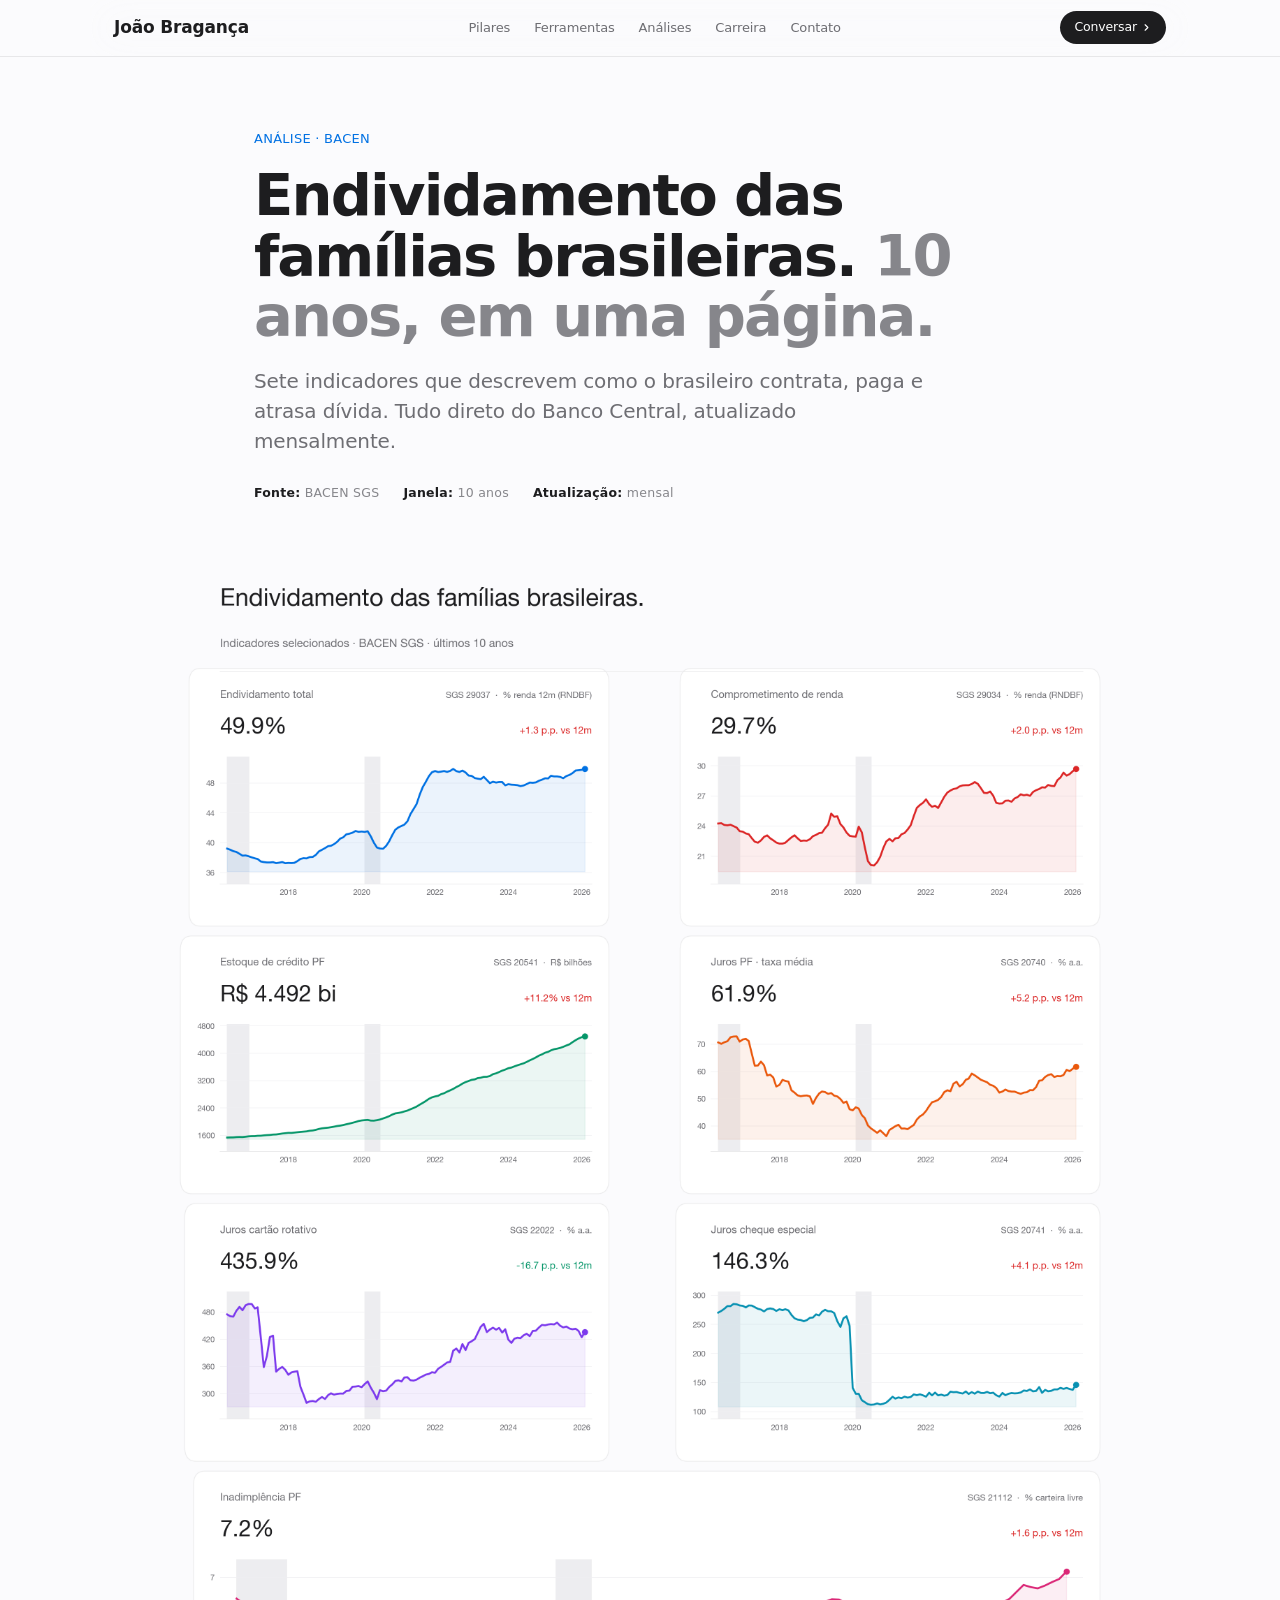
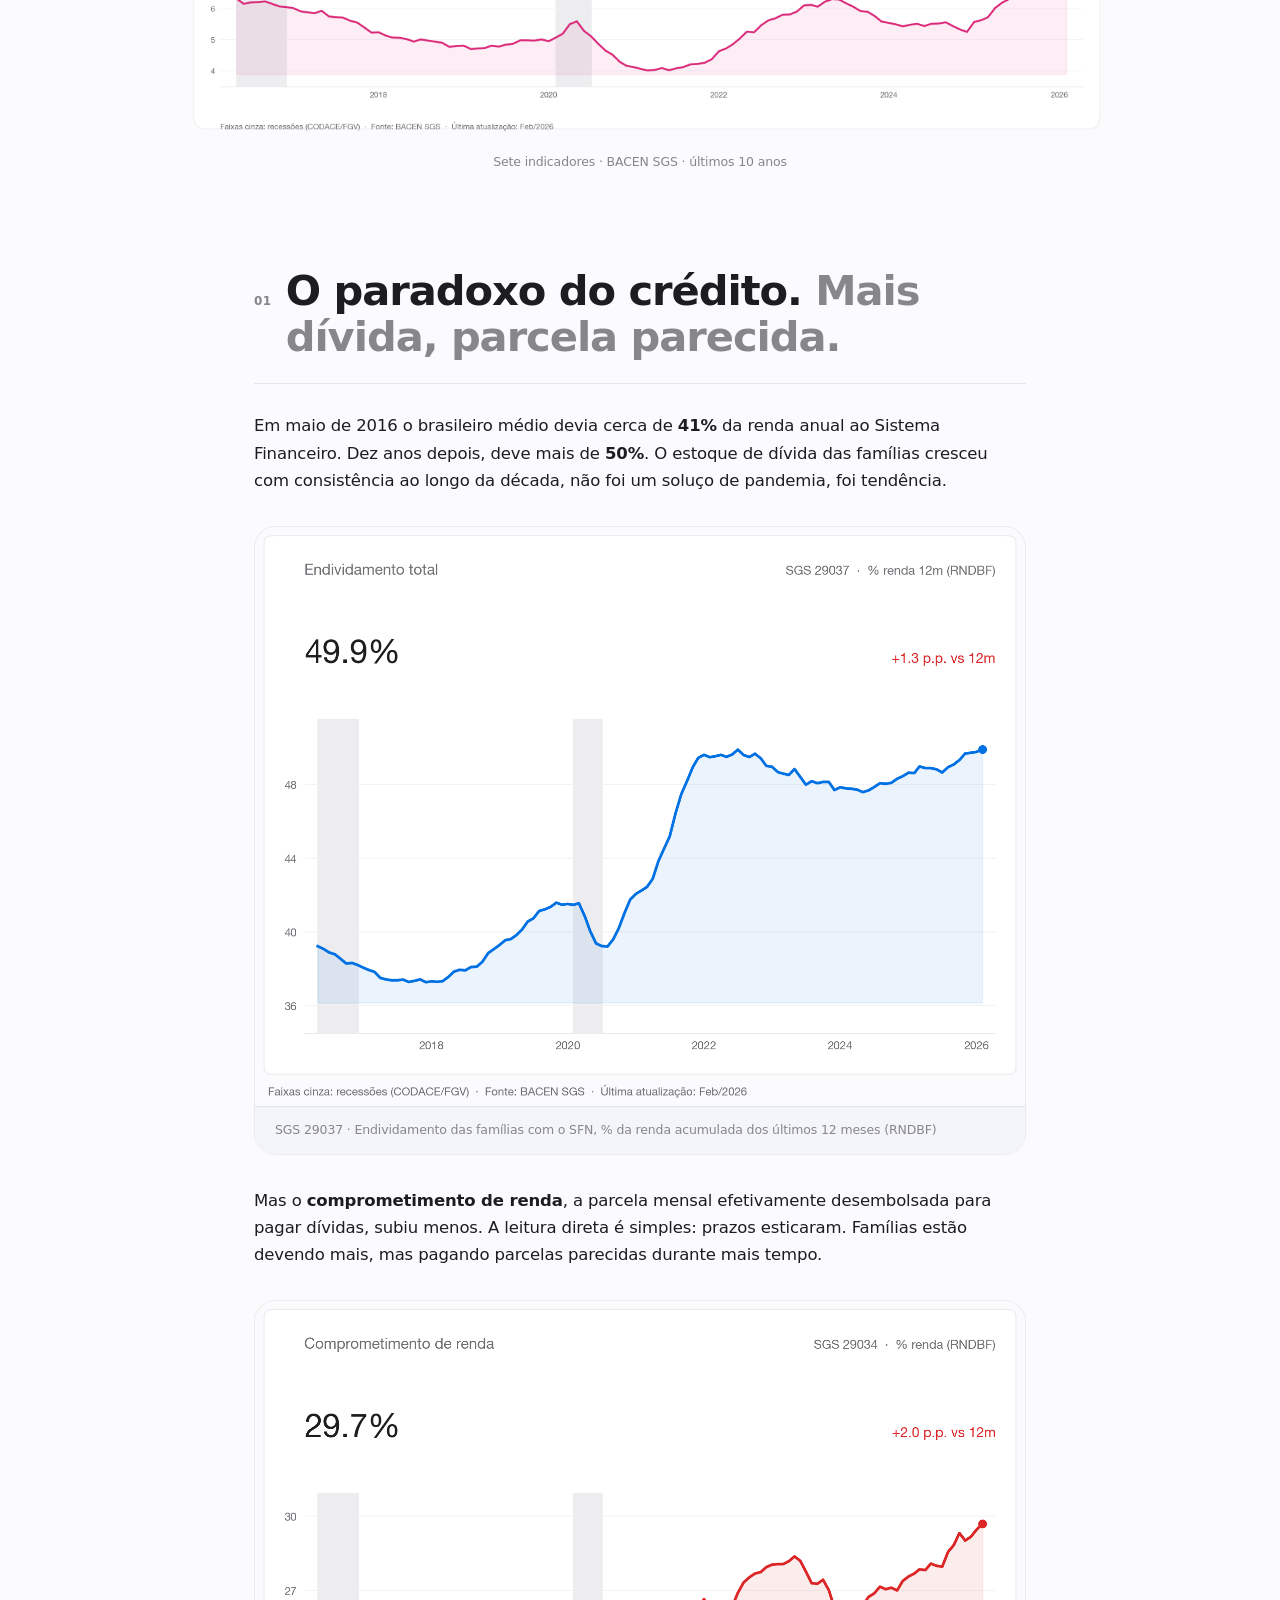
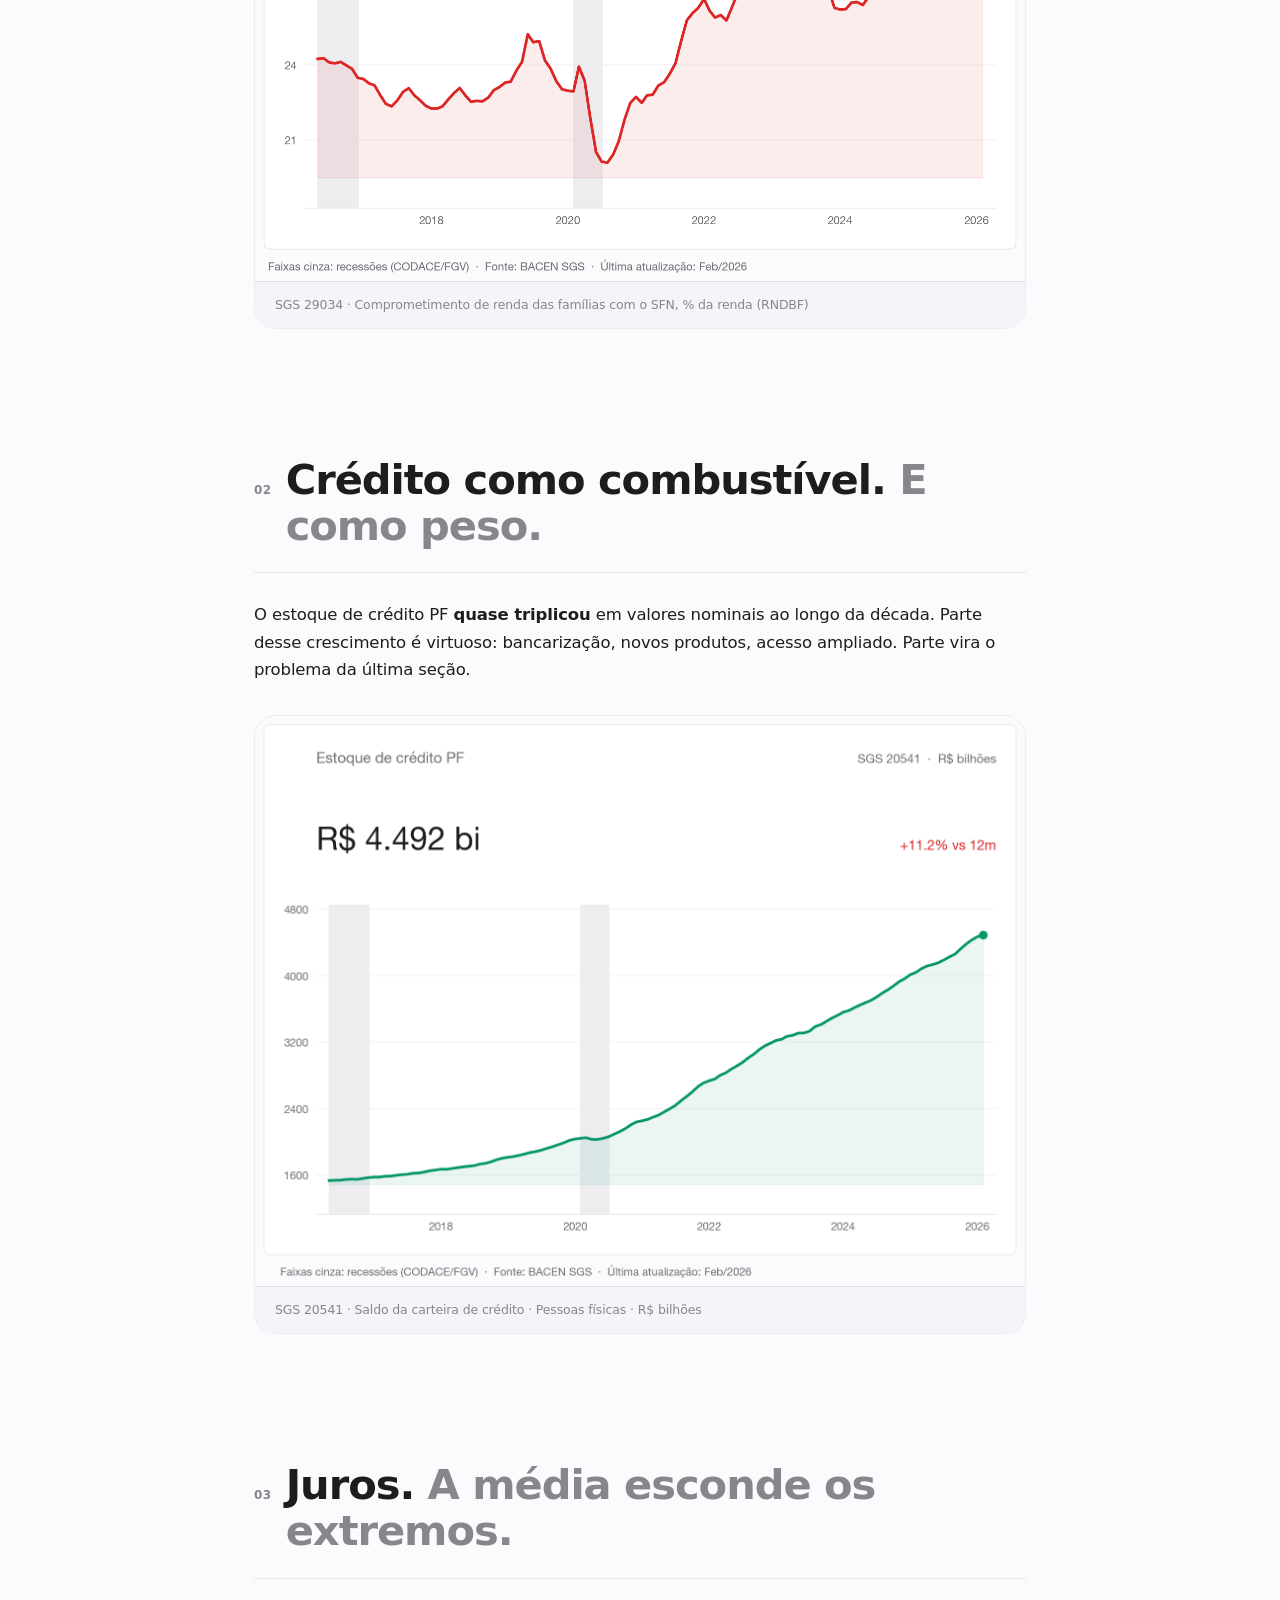
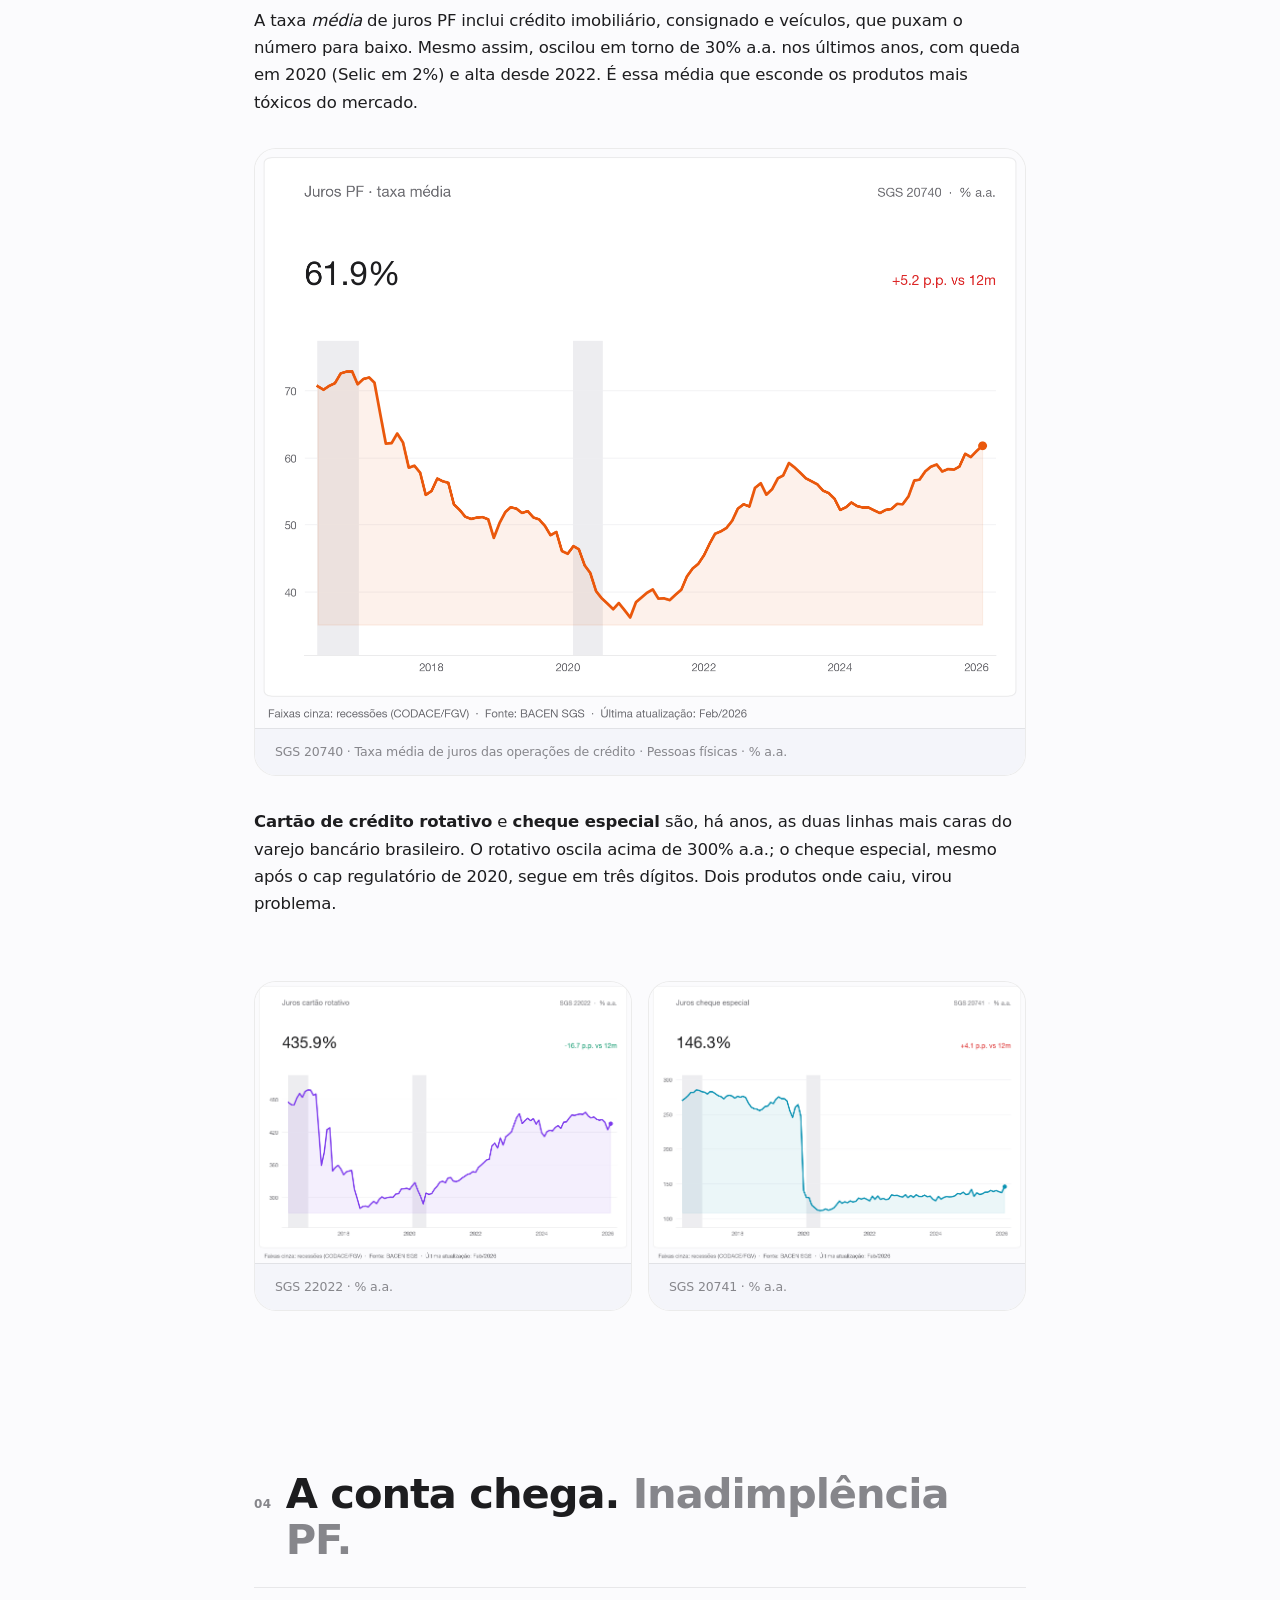
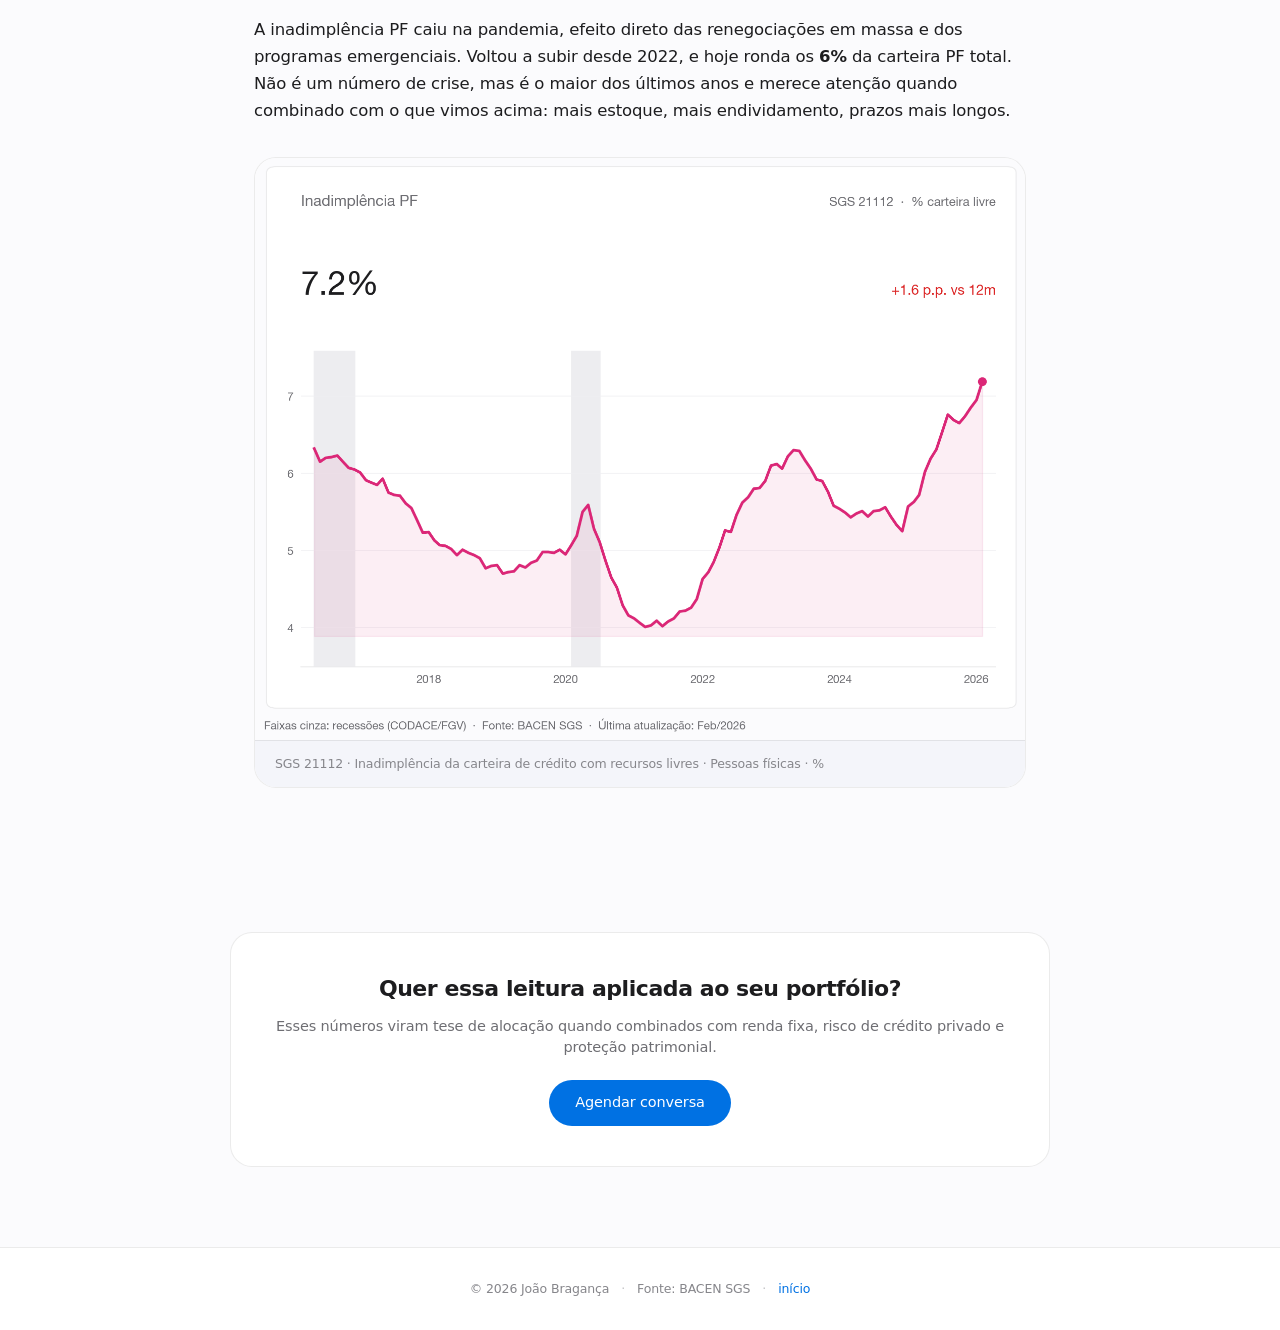
==== endividamento.html @ fc0d424f "feat: análise de endividamento das famílias (BACEN)" ====
<!DOCTYPE html>
<html lang="pt-BR">
<head>
<meta charset="UTF-8">
<meta name="viewport" content="width=device-width, initial-scale=1.0">
<title>Endividamento das famílias brasileiras · João Bragança</title>
<meta name="description" content="10 anos de dados do BACEN sobre endividamento, juros e inadimplência das pessoas físicas brasileiras. Atualizado mensalmente.">
<link rel="stylesheet" href="shared/theme.css">
<link rel="stylesheet" href="shared/private-topbar.css">
<link rel="stylesheet" href="shared/landing.css">
<style>
  /* ── Estilos específicos da página de análise ──────────────────── */

  .analysis-hero {
    max-width: 820px;
    margin: 0 auto;
    padding: 72px 24px 32px;
  }
  .analysis-hero .eyebrow {
    font-size: 13px;
    color: var(--landing-blue);
    font-weight: 500;
    margin-bottom: 18px;
    letter-spacing: 0.02em;
    text-transform: uppercase;
  }
  .analysis-hero h1 {
    font-size: clamp(2.2rem, 4vw + 1rem, 3.6rem);
    font-weight: 700;
    line-height: 1.05;
    letter-spacing: -0.032em;
    margin-bottom: 18px;
  }
  .analysis-hero h1 .muted { color: var(--landing-faint); font-weight: 700; }
  .analysis-hero .lead {
    font-size: clamp(1.05rem, 1vw + .6rem, 1.25rem);
    color: var(--landing-muted);
    line-height: 1.5;
    max-width: 680px;
  }
  .analysis-hero .meta {
    margin-top: 28px;
    display: flex;
    gap: 24px;
    flex-wrap: wrap;
    font-size: 12.5px;
    color: var(--landing-faint);
    letter-spacing: 0.02em;
  }
  .analysis-hero .meta b { color: var(--landing-text); font-weight: 600; }

  .analysis-section {
    max-width: 820px;
    margin: 0 auto;
    padding: 48px 24px;
  }
  .analysis-section .section-head { margin-bottom: 28px; }

  .analysis-prose p {
    font-size: 16.5px;
    line-height: 1.65;
    color: var(--landing-text);
    margin-bottom: 18px;
  }
  .analysis-prose p .muted-soft { color: var(--landing-muted); }
  .analysis-prose strong { font-weight: 600; }

  .analysis-figure {
    margin: 32px 0;
    background: var(--landing-surface);
    border: 1px solid var(--landing-border);
    border-radius: var(--landing-radius-card);
    overflow: hidden;
  }
  .analysis-figure img {
    width: 100%;
    height: auto;
    display: block;
  }
  .analysis-figure figcaption {
    font-size: 12.5px;
    color: var(--landing-faint);
    padding: 14px 20px;
    border-top: 1px solid var(--landing-border);
    background: var(--landing-bg-alt);
  }

  .analysis-figure.flat {
    background: none;
    border: none;
    border-radius: 0;
  }
  .analysis-figure.flat figcaption {
    background: none;
    border-top: none;
    padding: 12px 0 0;
    text-align: center;
  }

  .figure-grid-2 {
    display: grid;
    grid-template-columns: 1fr 1fr;
    gap: 16px;
    margin: 32px 0;
  }
  @media (max-width: 720px) { .figure-grid-2 { grid-template-columns: 1fr; } }

  .panel-figure {
    max-width: 980px;
    margin: 48px auto;
    padding: 0 24px;
  }
  .panel-figure img {
    width: 100%;
    height: auto;
    display: block;
    border-radius: var(--landing-radius-card);
  }
  .panel-figure figcaption {
    font-size: 12.5px;
    color: var(--landing-faint);
    text-align: center;
    margin-top: 16px;
  }

  .analysis-cta {
    max-width: 820px;
    margin: 64px auto 80px;
    padding: 40px 32px;
    background: var(--landing-surface);
    border: 1px solid var(--landing-border);
    border-radius: var(--landing-radius-card);
    text-align: center;
  }
  .analysis-cta h3 {
    font-size: 22px;
    font-weight: 700;
    letter-spacing: -0.02em;
    margin-bottom: 10px;
  }
  .analysis-cta p {
    font-size: 14.5px;
    color: var(--landing-muted);
    margin-bottom: 22px;
  }
</style>
</head>
<body class="private-style">

<!-- ── TOPBAR ────────────────────────────────────────────────────── -->
<header class="private-topbar landing-topbar">
  <div class="atb-main">
    <a href="/" class="topbar-brand" aria-label="Voltar ao site">João Bragança</a>
    <nav class="topbar-nav">
      <a href="/#pilares">Pilares</a>
      <a href="/#ferramentas">Ferramentas</a>
      <a href="/#analises">Análises</a>
      <a href="/#carreira">Carreira</a>
      <a href="/#contato">Contato</a>
    </nav>
    <a href="/#contato" class="atb-cta">Conversar
      <svg viewBox="0 0 24 24" fill="none" stroke="currentColor" stroke-width="2.4" stroke-linecap="round" stroke-linejoin="round"><polyline points="9 18 15 12 9 6"/></svg>
    </a>
  </div>
</header>

<!-- ── HERO ──────────────────────────────────────────────────────── -->
<section class="analysis-hero">
  <p class="eyebrow">Análise · BACEN</p>
  <h1>Endividamento das famílias brasileiras. <span class="muted">10 anos, em uma página.</span></h1>
  <p class="lead">
    Sete indicadores que descrevem como o brasileiro contrata, paga e atrasa
    dívida. Tudo direto do Banco Central, atualizado mensalmente.
  </p>
  <div class="meta">
    <span><b>Fonte:</b> BACEN SGS</span>
    <span><b>Janela:</b> 10 anos</span>
    <span><b>Atualização:</b> mensal</span>
  </div>
</section>

<!-- ── PAINEL DE ABERTURA ────────────────────────────────────────── -->
<figure class="panel-figure">
  <img src="shared/assets/charts/painel_completo.png"
       alt="Painel com 7 indicadores de endividamento das famílias brasileiras">
  <figcaption>Sete indicadores · BACEN SGS · últimos 10 anos</figcaption>
</figure>

<!-- ── 01 · ENDIVIDAMENTO E COMPROMETIMENTO ──────────────────────── -->
<section class="analysis-section">
  <div class="section-head">
    <span class="section-num">01</span>
    <h2>O paradoxo do crédito. <span class="muted">Mais dívida, parcela parecida.</span></h2>
  </div>

  <div class="analysis-prose">
    <p>
      Em maio de 2016 o brasileiro médio devia cerca de <strong>41%</strong>
      da renda anual ao Sistema Financeiro. Dez anos depois, deve mais de
      <strong>50%</strong>. O estoque de dívida das famílias cresceu com
      consistência ao longo da década, não foi um soluço de pandemia, foi
      tendência.
    </p>
  </div>

  <figure class="analysis-figure">
    <img src="shared/assets/charts/card_endividamento_total.png"
         alt="Endividamento total das famílias brasileiras">
    <figcaption>SGS 29037 · Endividamento das famílias com o SFN, % da renda acumulada dos últimos 12 meses (RNDBF)</figcaption>
  </figure>

  <div class="analysis-prose">
    <p>
      Mas o <strong>comprometimento de renda</strong>, a parcela mensal
      efetivamente desembolsada para pagar dívidas, subiu menos. A leitura
      direta é simples: prazos esticaram. Famílias estão devendo mais, mas
      pagando parcelas parecidas durante mais tempo.
    </p>
  </div>

  <figure class="analysis-figure">
    <img src="shared/assets/charts/card_comprometimento_renda.png"
         alt="Comprometimento de renda das famílias">
    <figcaption>SGS 29034 · Comprometimento de renda das famílias com o SFN, % da renda (RNDBF)</figcaption>
  </figure>
</section>

<!-- ── 02 · ESTOQUE DE CRÉDITO ───────────────────────────────────── -->
<section class="analysis-section">
  <div class="section-head">
    <span class="section-num">02</span>
    <h2>Crédito como combustível. <span class="muted">E como peso.</span></h2>
  </div>

  <div class="analysis-prose">
    <p>
      O estoque de crédito PF <strong>quase triplicou</strong> em valores
      nominais ao longo da década. Parte desse crescimento é virtuoso:
      bancarização, novos produtos, acesso ampliado. Parte vira o problema
      da última seção.
    </p>
  </div>

  <figure class="analysis-figure">
    <img src="shared/assets/charts/card_estoque_credito_pf.png"
         alt="Estoque de crédito PF, saldo da carteira de recursos livres">
    <figcaption>SGS 20541 · Saldo da carteira de crédito · Pessoas físicas · R$ bilhões</figcaption>
  </figure>
</section>

<!-- ── 03 · JUROS ────────────────────────────────────────────────── -->
<section class="analysis-section">
  <div class="section-head">
    <span class="section-num">03</span>
    <h2>Juros. <span class="muted">A média esconde os extremos.</span></h2>
  </div>

  <div class="analysis-prose">
    <p>
      A taxa <em>média</em> de juros PF inclui crédito imobiliário, consignado
      e veículos, que puxam o número para baixo. Mesmo assim, oscilou em torno
      de 30% a.a. nos últimos anos, com queda em 2020 (Selic em 2%) e alta
      desde 2022. É essa média que esconde os produtos mais tóxicos do mercado.
    </p>
  </div>

  <figure class="analysis-figure">
    <img src="shared/assets/charts/card_juros_pf_total.png"
         alt="Juros médios PF, total">
    <figcaption>SGS 20740 · Taxa média de juros das operações de crédito · Pessoas físicas · % a.a.</figcaption>
  </figure>

  <div class="analysis-prose">
    <p>
      <strong>Cartão de crédito rotativo</strong> e
      <strong>cheque especial</strong> são, há anos, as duas linhas mais
      caras do varejo bancário brasileiro. O rotativo oscila acima de 300%
      a.a.; o cheque especial, mesmo após o cap regulatório de 2020, segue
      em três dígitos. Dois produtos onde caiu, virou problema.
    </p>
  </div>

  <div class="figure-grid-2">
    <figure class="analysis-figure">
      <img src="shared/assets/charts/card_juros_cartao_rotativo.png"
           alt="Juros do cartão de crédito rotativo">
      <figcaption>SGS 22022 · % a.a.</figcaption>
    </figure>
    <figure class="analysis-figure">
      <img src="shared/assets/charts/card_juros_cheque_especial.png"
           alt="Juros do cheque especial">
      <figcaption>SGS 20741 · % a.a.</figcaption>
    </figure>
  </div>
</section>

<!-- ── 04 · INADIMPLÊNCIA ────────────────────────────────────────── -->
<section class="analysis-section">
  <div class="section-head">
    <span class="section-num">04</span>
    <h2>A conta chega. <span class="muted">Inadimplência PF.</span></h2>
  </div>

  <div class="analysis-prose">
    <p>
      A inadimplência PF caiu na pandemia, efeito direto das renegociações
      em massa e dos programas emergenciais. Voltou a subir desde 2022, e
      hoje ronda os <strong>6%</strong> da carteira PF total. Não é um
      número de crise, mas é o maior dos últimos anos e merece atenção
      quando combinado com o que vimos acima: mais estoque, mais
      endividamento, prazos mais longos.
    </p>
  </div>

  <figure class="analysis-figure">
    <img src="shared/assets/charts/card_inadimplencia_pf.png"
         alt="Inadimplência da carteira PF com recursos livres">
    <figcaption>SGS 21112 · Inadimplência da carteira de crédito com recursos livres · Pessoas físicas · %</figcaption>
  </figure>
</section>

<!-- ── CTA ───────────────────────────────────────────────────────── -->
<section class="analysis-cta">
  <h3>Quer essa leitura aplicada ao seu portfólio?</h3>
  <p>
    Esses números viram tese de alocação quando combinados com renda fixa,
    risco de crédito privado e proteção patrimonial.
  </p>
  <a href="/#contato" class="cta-primary">Agendar conversa</a>
</section>

<!-- ── FOOTER ────────────────────────────────────────────────────── -->
<footer class="footer">
  <span>© 2026 João Bragança</span>
  <span class="footer-sep">·</span>
  <span>Fonte: BACEN SGS</span>
  <span class="footer-sep">·</span>
  <a href="/">início</a>
</footer>

<script src="shared/private-topbar.js"></script>
</body>
</html>
---- shared/theme.css ----
/* ============================================================
   theme.css — Design tokens compartilhados
   Importado por todos os HTMLs antes do CSS específico
   ============================================================ */

@import url('https://fonts.googleapis.com/css2?family=Playfair+Display:wght@400;500;600;700&family=IBM+Plex+Sans:wght@300;400;500;600;700&display=swap');

:root {
  /* Cores institucionais */
  --navy:      #002060;
  --navy2:     #003399;
  --navy-lt:   #E8EDF7;

  /* Backgrounds em camadas */
  --bg:        #ECEEF2;       /* fundo geral da página */
  --surface:   #ffffff;       /* cards, sidebar, painéis */
  --surface2:  #F0F2F8;       /* divisores suaves dentro de cards */
  --surface3:  #F8F9FD;       /* hover states */

  /* Bordas */
  --border:    #E8EAF2;
  --border-s:  #D8DCE8;       /* mais forte, p/ inputs */
  --divider:   #F0F2F8;       /* divisor interno de cards */

  /* Texto */
  --text:      #0D1B3E;
  --muted:     #5A6480;
  --muted2:    #8A93AD;

  /* Status */
  --pos:       #0A6640;
  --pos-bg:    #E8F3EC;
  --neg:       #B52B2B;
  --neg-bg:    #FBEAEA;
  --warn:      #B8590E;
  --warn-bg:   #FFF1E0;
  --info:      #6B21A8;
  --info-bg:   #F3E8FF;

  /* Itaú */
  --itau-orange: #EC7000;

  /* Sombras */
  --shadow-sm: 0 2px 12px rgba(0,32,96,0.06);
  --shadow-md: 0 2px 16px rgba(0,32,96,0.05);
  --shadow-lg: 0 4px 24px rgba(0,32,96,0.08);

  /* Layout */
  --sidebar-w: 220px;
  --radius-sm: 10px;
  --radius-md: 14px;
  --radius-lg: 18px;
  --radius-xl: 22px;
}

*, *::before, *::after {
  box-sizing: border-box;
  margin: 0;
  padding: 0;
}

html, body {
  background: var(--bg);
  color: var(--text);
  font-family: 'IBM Plex Sans', -apple-system, BlinkMacSystemFont, sans-serif;
  font-size: 13px;
  line-height: 1.5;
  -webkit-font-smoothing: antialiased;
  -moz-osx-font-smoothing: grayscale;
}

a { color: inherit; text-decoration: none; }

/* Tipografia editorial */
.eyebrow {
  font-size: 10px;
  letter-spacing: 2px;
  text-transform: uppercase;
  color: var(--muted);
  font-weight: 600;
}

.serif {
  font-family: 'Playfair Display', Georgia, serif;
  font-weight: 600;
  letter-spacing: -0.5px;
  color: var(--text);
}

/* Pills de cor por área */
.pill {
  display: inline-block;
  font-size: 10.5px;
  font-weight: 600;
  padding: 4px 10px;
  border-radius: 20px;
  letter-spacing: 0.3px;
}
.pill-navy   { color: var(--navy);  background: var(--navy-lt); }
.pill-green  { color: var(--pos);   background: var(--pos-bg);  }
.pill-warn   { color: var(--warn);  background: var(--warn-bg); }
.pill-purple { color: var(--info);  background: var(--info-bg); }

/* Disclaimer footer */
.disclaimer {
  text-align: center;
  font-size: 10px;
  color: var(--muted2);
  margin-top: 36px;
  letter-spacing: 0.4px;
}

/* Esconder utilitário responsive */
.hide-mobile { display: initial; }
.show-mobile { display: none; }

@media (max-width: 900px) {
  .hide-mobile { display: none; }
  .show-mobile { display: initial; }
}
---- shared/private-topbar.css ----
/* ============================================================
   private-topbar.css — Top bar Private theme (frosted + scroll-shrink)
   + Sub-bar de seções/KPIs estilo apple.com/iphone
   Compatível com a estrutura existente (.topbar, .tb-*)
   ============================================================ */

:root {
  /* tokens Private theme */
  --private-bg:        #F5F5F7;     /* fundo "off-white" da Private */
  --private-surface:   #ffffff;
  --private-text:      #1D1D1F;     /* preto Private */
  --private-muted:     #6E6E73;     /* cinza Private */
  --private-muted2:    #86868B;
  --private-border:    rgba(0,0,0,0.08);
  --private-divider:   rgba(0,0,0,0.06);
  --private-blue:      #0071E3;     /* azul Private */
  --private-blue-h:    #0077ED;

  /* glass */
  --private-glass-bg:    rgba(251,251,253,0.72);
  --private-glass-bg-h:  rgba(251,251,253,0.92);
  --private-glass-border: rgba(0,0,0,0.06);

  /* alturas da topbar */
  --private-tb-h:        56px;       /* expandida */
  --private-tb-h-min:    44px;       /* minimizada */
  --private-sub-h:       46px;       /* sub-bar expandida */
  --private-sub-h-min:   38px;       /* sub-bar minimizada */

  /* sombras suaves */
  --private-shadow-sm: 0 1px 2px rgba(0,0,0,0.04);
  --private-shadow-md: 0 4px 16px rgba(0,0,0,0.06);
  --private-shadow-lg: 0 12px 32px rgba(0,0,0,0.08);

  /* easing */
  --private-ease: cubic-bezier(0.4, 0.0, 0.2, 1);
}

/* Tipografia Private theme aplicada no body quando a classe estiver presente */
body.private-style {
  background: var(--private-bg);
  color: var(--private-text);
  font-family: -apple-system, BlinkMacSystemFont, "SF Pro Display", "SF Pro Text",
               "Helvetica Neue", "Inter", system-ui, sans-serif;
  font-size: 14px;
  line-height: 1.47;
  letter-spacing: -0.01em;
  -webkit-font-smoothing: antialiased;
  -moz-osx-font-smoothing: grayscale;
}

/* ── WRAPPER STICKY DA BARRA TODA (main + sub + mega) ──────── */
.private-topbar {
  position: sticky;
  top: 0;
  z-index: 100;
  width: 100%;
  /* não tem background aqui: cada faixa cuida da sua */
}

/* ── FAIXA PRINCIPAL ───────────────────────────────────────── */
.private-topbar .atb-main {
  height: var(--private-tb-h);
  background: var(--private-glass-bg);
  -webkit-backdrop-filter: saturate(180%) blur(20px);
          backdrop-filter: saturate(180%) blur(20px);
  border-bottom: 1px solid transparent;
  display: flex;
  align-items: center;
  justify-content: space-between;
  padding: 0 22px;
  transition:
    height .35s var(--private-ease),
    background .35s var(--private-ease),
    border-color .35s var(--private-ease);
}
.private-topbar.is-scrolled .atb-main {
  height: var(--private-tb-h-min);
  background: var(--private-glass-bg-h);
  border-bottom-color: var(--private-glass-border);
}

/* Brand (logo + nome) */
.atb-brand {
  display: flex;
  align-items: center;
  gap: 10px;
  text-decoration: none;
  color: var(--private-text);
  font-weight: 500;
  font-size: 15px;
  letter-spacing: -0.01em;
  transition: opacity .2s var(--private-ease);
}
.atb-brand:hover { opacity: 0.7; }
.atb-logo {
  width: 26px; height: 26px;
  border-radius: 50%;
  background: var(--itau-orange, #EC7000);
  color: #fff;
  display: flex; align-items: center; justify-content: center;
  font-family: 'Playfair Display', Georgia, serif;
  font-size: 14px; font-weight: 600;
  flex-shrink: 0;
  box-shadow: 0 1px 2px rgba(0,0,0,0.08);
}
.atb-brand-text {
  font-size: 14px;
  line-height: 1.15;
  white-space: nowrap;
}
.atb-brand-text small {
  display: block;
  font-size: 11px;
  color: var(--private-muted);
  font-weight: 400;
}

/* Nav */
.atb-nav {
  display: flex;
  align-items: center;
  gap: 0;
}
.atb-nav-item {
  position: relative;
  display: inline-flex;
  align-items: center;
}
.atb-link,
.atb-link-mega {
  position: relative;
  display: inline-flex;
  align-items: center;
  gap: 6px;
  padding: 8px 14px;
  font-size: 12.5px;
  font-weight: 400;
  color: var(--private-text);
  opacity: 0.85;
  text-decoration: none;
  border-radius: 6px;
  background: none;
  border: none;
  cursor: pointer;
  font-family: inherit;
  transition: opacity .2s var(--private-ease), background .2s var(--private-ease);
  white-space: nowrap;
}
.atb-link:hover,
.atb-link-mega:hover,
.atb-link-mega.is-open { opacity: 1; }
.atb-link.is-active,
.atb-link-mega.is-active {
  opacity: 1;
  font-weight: 500;
}
.atb-link.is-active::after,
.atb-link-mega.is-active::after {
  content: "";
  position: absolute;
  left: 14px; right: 14px;
  bottom: 2px;
  height: 1.5px;
  background: var(--private-text);
  border-radius: 2px;
}
.atb-link svg { width: 14px; height: 14px; }

/* CTA opcional à direita */
.atb-cta {
  display: inline-flex;
  align-items: center;
  gap: 6px;
  padding: 6px 14px;
  background: var(--private-text);
  color: #fff;
  border-radius: 980px;     /* pill — Private usa muito */
  font-size: 12px;
  font-weight: 500;
  text-decoration: none;
  transition: background .2s var(--private-ease), transform .2s var(--private-ease);
}
.atb-cta:hover { background: #000; transform: translateY(-1px); }
.atb-cta svg { width: 12px; height: 12px; }

/* Hamburger mobile */
.atb-hamburger {
  display: none;
  width: 36px; height: 36px;
  background: none;
  border: none;
  cursor: pointer;
  color: var(--private-text);
  align-items: center;
  justify-content: center;
  border-radius: 50%;
  transition: background .15s var(--private-ease);
}
.atb-hamburger:hover { background: rgba(0,0,0,0.06); }
.atb-hamburger svg { width: 20px; height: 20px; }

/* ── MEGA MENU (apple.com style) ───────────────────────────── */
/* Stage = container absoluto logo abaixo da .atb-main.
   Cada mega-panel é absoluto dentro do stage; só um abre por vez. */
.private-topbar .atb-mega-stage {
  position: absolute;
  top: var(--private-tb-h);
  left: 0; right: 0;
  pointer-events: none;
  z-index: 5;
  transition: top .35s var(--private-ease);
}
.private-topbar.is-scrolled .atb-mega-stage { top: var(--private-tb-h-min); }

.atb-mega {
  position: absolute;
  top: 0; left: 0; right: 0;
  height: 0;
  overflow: hidden;
  background: var(--private-glass-bg-h);
  -webkit-backdrop-filter: saturate(180%) blur(24px);
          backdrop-filter: saturate(180%) blur(24px);
  border-bottom: 1px solid transparent;
  transition:
    height .42s var(--private-ease),
    border-color .42s var(--private-ease),
    box-shadow .42s var(--private-ease);
  pointer-events: none;
  z-index: 1;
}
.atb-mega.is-open {
  border-bottom-color: var(--private-glass-border);
  box-shadow: 0 12px 32px rgba(0,0,0,0.05);
  pointer-events: auto;
  z-index: 2;
}

.atb-mega-inner {
  max-width: 1080px;
  margin: 0 auto;
  padding: 28px 40px 44px;
  display: grid;
  grid-template-columns: minmax(0, 1.6fr) minmax(0, 1fr);
  gap: 80px;
  opacity: 0;
  transform: translateY(-4px);
  transition: opacity .25s var(--private-ease) .04s,
              transform .3s var(--private-ease) .04s;
}
.atb-mega.is-open .atb-mega-inner {
  opacity: 1;
  transform: translateY(0);
}
/* Single-col: o conteúdo é alinhado embaixo do TEXTO do trigger via CSS
   variable --atb-mega-x setada por JS no .atb-mega-stage (left do botão
   relativo ao stage). Como o .atb-link-mega tem padding lateral 14px,
   somamos 14px pra alinhar com o início do texto. Fallback sem JS: 22px
   (mesmo padding lateral da .atb-main). */
.atb-mega-inner.single-col {
  grid-template-columns: minmax(0, 360px);
  justify-content: start;
  max-width: none;
  margin: 0;
  padding: 28px 22px 44px;
  padding-left: calc(var(--atb-mega-x, 8px) + 14px);
}

.atb-mega-col {
  display: flex;
  flex-direction: column;
  min-width: 0;
}
.atb-mega-eyebrow {
  font-size: 12px;
  color: var(--private-muted);
  font-weight: 400;
  margin: 0 0 18px;
  letter-spacing: 0;
  text-transform: none;
}
.atb-mega-link {
  display: block;
  color: var(--private-text);
  font-size: 24px;
  font-weight: 600;
  letter-spacing: -0.018em;
  line-height: 1.18;
  text-decoration: none;
  padding: 5px 0;
  transition: color .15s var(--private-ease), opacity .15s var(--private-ease);
}
.atb-mega-link:hover { color: var(--private-blue); }
.atb-mega-link.is-small {
  font-size: 13px;
  font-weight: 400;
  color: var(--private-text);
  padding: 5px 0;
  letter-spacing: -0.005em;
}
.atb-mega-link.is-small:hover { opacity: 0.6; color: var(--private-text); }

/* Mobile sub-list (escondida no desktop) */
.atb-mobile-sub { display: none; }

/* Link "Sobre" do drawer mobile — escondido no desktop, onde o
   .atb-cta no canto direito já cumpre esse papel. */
.atb-link-mobile-only { display: none; }

/* ── SUB-BARRA (seções + KPIs) ─────────────────────────────── */
.private-topbar .atb-sub {
  height: 0;
  overflow: hidden;
  background: var(--private-glass-bg-h);
  -webkit-backdrop-filter: saturate(180%) blur(24px);
          backdrop-filter: saturate(180%) blur(24px);
  border-bottom: 1px solid transparent;
  transition:
    height .4s var(--private-ease),
    border-color .4s var(--private-ease),
    box-shadow .4s var(--private-ease);
  display: flex;
  align-items: center;
  padding: 0 22px;
  gap: 18px;
  pointer-events: none;
}
.private-topbar.show-sub .atb-sub {
  height: var(--private-sub-h);
  border-bottom-color: var(--private-glass-border);
  box-shadow: 0 1px 0 rgba(0,0,0,0.02);
  pointer-events: auto;
}
.private-topbar.is-scrolled.show-sub .atb-sub {
  height: var(--private-sub-h-min);
}

/* Sub-bar = páginas (esquerda) + KPI rotator (direita) */
.atb-sub-pages {
  display: flex;
  align-items: center;
  gap: 0;
  flex: 1;
  min-width: 0;
  overflow-x: auto;
  scrollbar-width: none;
}
.atb-sub-pages::-webkit-scrollbar { display: none; }
.atb-sub-page {
  padding: 6px 14px;
  font-size: 12.5px;
  color: var(--private-muted);
  text-decoration: none;
  border-radius: 6px;
  white-space: nowrap;
  transition: color .15s var(--private-ease), background .15s var(--private-ease);
}
.atb-sub-page:hover { color: var(--private-text); background: rgba(0,0,0,0.04); }
.atb-sub-page.is-active {
  color: var(--private-text);
  font-weight: 500;
}

/* KPIs — rotator vertical: alterna grupos como uma "fita rolando" */
.atb-kpis {
  position: relative;
  margin-left: auto;
  width: 320px;
  height: 36px;
  overflow: hidden;
  flex-shrink: 0;
}
.atb-kpi-group {
  position: absolute;
  inset: 0;
  display: flex;
  align-items: center;
  justify-content: flex-end;
  gap: 14px;
  opacity: 0;
  transform: translateY(100%);
  transition: opacity .55s var(--private-ease),
              transform .55s var(--private-ease);
  pointer-events: none;
}
.atb-kpi-group.is-active {
  opacity: 1;
  transform: translateY(0);
  pointer-events: auto;
}
.atb-kpi-group.is-leaving {
  opacity: 0;
  transform: translateY(-100%);
}
.atb-kpi-group-label {
  font-size: 10px;
  color: var(--private-text);
  text-transform: uppercase;
  letter-spacing: 0.08em;
  font-weight: 700;
  padding-right: 12px;
  border-right: 1px solid var(--private-divider);
  white-space: nowrap;
}
.atb-kpi {
  display: flex;
  flex-direction: column;
  align-items: flex-end;
  line-height: 1.1;
  min-width: 0;
}
.atb-kpi-label {
  font-size: 9.5px;
  color: var(--private-muted2);
  text-transform: uppercase;
  letter-spacing: 0.06em;
  font-weight: 600;
}
.atb-kpi-value {
  font-size: 13px;
  color: var(--private-text);
  font-weight: 600;
  font-variant-numeric: tabular-nums;
  letter-spacing: -0.01em;
}
.atb-kpi-value.pos { color: #009E5C; }
.atb-kpi-value.neg { color: #D7373F; }

@media (prefers-reduced-motion: reduce) {
  .atb-kpi-group { transition: none; }
}

/* ── HERO Private theme (opcional) ────────────────────────────── */
body.private-style .private-hero {
  text-align: center;
  padding: 92px 22px 64px;
  max-width: 980px;
  margin: 0 auto;
}
body.private-style .private-hero .eyebrow {
  font-size: 13px;
  color: var(--private-muted);
  font-weight: 500;
  letter-spacing: 0;
  text-transform: none;
  margin-bottom: 12px;
}
body.private-style .private-hero h1 {
  font-family: -apple-system, BlinkMacSystemFont, "SF Pro Display", "Helvetica Neue", system-ui, sans-serif;
  font-size: 56px;
  font-weight: 600;
  letter-spacing: -0.025em;
  line-height: 1.07;
  color: var(--private-text);
  margin: 0 0 18px;
}
body.private-style .private-hero .hero-sub {
  font-size: 19px;
  color: var(--private-muted);
  max-width: 620px;
  margin: 0 auto;
  line-height: 1.42;
  font-weight: 400;
}
body.private-style .private-hero .hero-cta-row {
  display: flex; gap: 16px; justify-content: center; margin-top: 28px;
}
body.private-style .private-cta {
  display: inline-flex; align-items: center; gap: 4px;
  padding: 11px 22px;
  background: var(--private-blue);
  color: #fff;
  border-radius: 980px;
  font-size: 14px;
  font-weight: 400;
  text-decoration: none;
  transition: background .2s var(--private-ease);
}
body.private-style .private-cta:hover { background: var(--private-blue-h); }
body.private-style .private-cta-ghost {
  display: inline-flex; align-items: center; gap: 4px;
  color: var(--private-blue);
  font-size: 14px;
  text-decoration: none;
  padding: 11px 0;
  transition: opacity .2s var(--private-ease);
}
body.private-style .private-cta-ghost:hover { opacity: 0.7; }
body.private-style .private-cta-ghost svg { width: 12px; height: 12px; }

/* ── CARDS Private theme ──────────────────────────────────────── */
body.private-style .private-cards {
  display: grid;
  grid-template-columns: repeat(2, 1fr);
  gap: 12px;
  max-width: 980px;
  margin: 0 auto 80px;
  padding: 0 22px;
}
body.private-style .private-card {
  position: relative;
  background: var(--private-surface);
  border-radius: 22px;
  padding: 36px 32px 32px;
  text-decoration: none;
  color: inherit;
  display: flex;
  flex-direction: column;
  min-height: 200px;
  overflow: hidden;
  transition: transform .35s var(--private-ease), box-shadow .35s var(--private-ease);
  box-shadow: var(--private-shadow-sm);
}
body.private-style .private-card:hover {
  transform: translateY(-2px);
  box-shadow: var(--private-shadow-md);
}
body.private-style .private-card .card-eyebrow {
  font-size: 11px;
  color: var(--private-muted);
  letter-spacing: 0.04em;
  text-transform: uppercase;
  font-weight: 600;
  margin-bottom: 10px;
}
body.private-style .private-card h3 {
  font-size: 26px;
  font-weight: 600;
  letter-spacing: -0.018em;
  line-height: 1.1;
  color: var(--private-text);
  margin: 0 0 8px;
}
body.private-style .private-card p {
  font-size: 14px;
  color: var(--private-muted);
  line-height: 1.45;
  margin: 0 0 22px;
  flex: 1;
}
body.private-style .private-card .card-foot {
  display: flex; justify-content: space-between; align-items: center;
  font-size: 13px;
  color: var(--private-blue);
  font-weight: 400;
}
body.private-style .private-card .card-foot .count {
  color: var(--private-muted);
}
body.private-style .private-card .card-foot svg {
  width: 14px; height: 14px;
  transition: transform .25s var(--private-ease);
}
body.private-style .private-card:hover .card-foot svg { transform: translateX(3px); }

/* ── FOOTER Private theme ─────────────────────────────────────── */
body.private-style .private-footer {
  background: var(--private-bg);
  padding: 22px 22px 28px;
  text-align: center;
  font-size: 11px;
  color: var(--private-muted2);
  border-top: 1px solid var(--private-divider);
}

/* ── MOBILE ────────────────────────────────────────────────── */
@media (max-width: 833px) {
  /* Private usa 833px como breakpoint pra esconder a nav full */
  .private-topbar .atb-main { padding: 0 16px; }
  .private-topbar .atb-sub  { padding: 0 16px; gap: 10px; }

  /* No mobile o mega-menu desktop não aparece — vira accordion no drawer */
  .private-topbar .atb-mega-stage { display: none; }

  .atb-nav {
    display: none;
    position: absolute;
    top: 100%; left: 0; right: 0;
    flex-direction: column;
    align-items: stretch;
    background: var(--private-glass-bg-h);
    -webkit-backdrop-filter: saturate(180%) blur(24px);
            backdrop-filter: saturate(180%) blur(24px);
    padding: 8px 12px 14px;
    border-bottom: 1px solid var(--private-glass-border);
    max-height: calc(100vh - var(--private-tb-h));
    overflow-y: auto;
  }
  .atb-nav.is-open { display: flex; }
  .atb-nav-item {
    display: block;
    width: 100%;
  }
  .atb-link,
  .atb-link-mega {
    padding: 12px 14px;
    font-size: 16px;
    border-radius: 10px;
    width: 100%;
    justify-content: space-between;
    text-align: left;
  }
  .atb-link.is-active::after,
  .atb-link-mega.is-active::after { display: none; }
  .atb-link.is-active,
  .atb-link-mega.is-active { background: rgba(0,0,0,0.05); }
  .atb-cta { display: none; }
  .atb-link-mobile-only { display: block; }   /* Sobre vira link normal no drawer */
  .atb-hamburger { display: inline-flex; }

  /* caret do accordion */
  .atb-link-mega::after {
    content: "";
    width: 8px; height: 8px;
    border-right: 1.6px solid currentColor;
    border-bottom: 1.6px solid currentColor;
    transform: rotate(45deg);
    margin-right: 8px;
    margin-bottom: 2px;
    opacity: 0.55;
    transition: transform .25s var(--private-ease), opacity .25s var(--private-ease);
    position: static;
    background: none;
    left: auto; right: auto; bottom: auto;
    border-radius: 0;
    height: 8px;
  }
  .atb-link-mega.is-expanded::after {
    transform: rotate(-135deg) translate(-2px,-2px);
    opacity: 1;
  }

  /* accordion */
  .atb-mobile-sub {
    display: block;
    overflow: hidden;
    max-height: 0;
    transition: max-height .35s var(--private-ease);
    padding: 0 6px;
  }
  .atb-mobile-sub.is-expanded { max-height: 480px; }
  .atb-mobile-sub-link {
    display: block;
    padding: 11px 16px 11px 24px;
    font-size: 15px;
    color: var(--private-muted);
    text-decoration: none;
    border-radius: 8px;
    transition: color .15s var(--private-ease), background .15s var(--private-ease);
  }
  .atb-mobile-sub-link:hover,
  .atb-mobile-sub-link:active { color: var(--private-text); background: rgba(0,0,0,0.04); }

  .private-topbar .atb-sub { gap: 12px; }
  .atb-sub-page { font-size: 12px; padding: 6px 10px; }
  .atb-kpis { width: 230px; height: 32px; }
  .atb-kpi-group { gap: 10px; }
  .atb-kpi-group-label { font-size: 9px; padding-right: 8px; }
  .atb-kpi-label { font-size: 8.5px; }
  .atb-kpi-value { font-size: 12px; }

  body.private-style .private-hero { padding: 60px 18px 44px; }
  body.private-style .private-hero h1 { font-size: 36px; }
  body.private-style .private-hero .hero-sub { font-size: 17px; }
  body.private-style .private-cards {
    grid-template-columns: 1fr;
    padding: 0 16px;
    margin-bottom: 56px;
  }
  body.private-style .private-card { padding: 28px 24px 24px; min-height: 180px; }
  body.private-style .private-card h3 { font-size: 22px; }
}

@media (max-width: 540px) {
  /* em telas pequenas: páginas viram scroll horizontal, KPI rotator encolhe */
  .atb-kpis { width: 180px; }
  .atb-kpi.is-tertiary { display: none; } /* esconde 12m, sobra mês + ano */
  .atb-brand-text { display: none; }      /* só o logo redondo */
}
@media (max-width: 380px) {
  .atb-kpis { width: 130px; }
  .atb-kpi.is-secondary { display: none; } /* só mês corrente sobra */
}

/* ── Reduce motion ────────────────────────────────────────── */
@media (prefers-reduced-motion: reduce) {
  .private-topbar .atb-main,
  .private-topbar .atb-sub,
  body.private-style .private-card,
  .atb-cta, .private-cta {
    transition: none !important;
  }
}

/* ── PRINT ────────────────────────────────────────────────── */
@media print {
  .private-topbar { display: none; }
}
---- shared/landing.css ----
/* ============================================================
   landing.css — Estilos da landing jbraganca.com.br

   Apple-style: tipografia gigante, branco e cinza, accent azul.
   Estrutura: hero + 3 pilares + stats + ferramentas + carreira + contato.
   ============================================================ */

:root {
  --landing-bg:        #fbfbfd;
  --landing-bg-alt:    #f4f5fa;
  --landing-surface:   #ffffff;
  --landing-text:      #1d1d1f;
  --landing-muted:     #6e6e73;
  --landing-faint:     #86868b;
  --landing-blue:      #0071e3;
  --landing-blue-h:    #0077ed;
  --landing-blue-soft: rgba(0, 113, 227, 0.08);
  --landing-border:    rgba(0, 0, 0, 0.08);
  --landing-radius-card: 22px;
  --landing-radius-pill: 999px;
}

html, body {
  background: var(--landing-bg);
  color: var(--landing-text);
  font-family: -apple-system, BlinkMacSystemFont, 'SF Pro Display', 'SF Pro Text',
               'Helvetica Neue', system-ui, sans-serif;
  font-size: 16px;
  line-height: 1.45;
  -webkit-font-smoothing: antialiased;
}

body.private-style { background: var(--landing-bg); }

a { color: inherit; text-decoration: none; }
* { box-sizing: border-box; margin: 0; padding: 0; }

/* ── Topbar minimal ─────────────────────────────────────────────── */

.landing-topbar {
  background: rgba(251, 251, 253, 0.85);
  backdrop-filter: saturate(180%) blur(20px);
  -webkit-backdrop-filter: saturate(180%) blur(20px);
  border-bottom: 1px solid var(--landing-border);
  position: sticky;
  top: 0;
  z-index: 100;
}

.landing-topbar .atb-main {
  max-width: 1100px;
  margin: 0 auto;
  padding: 0 24px;
  height: 56px;
  display: flex;
  align-items: center;
  justify-content: space-between;
  gap: 16px;
}

.topbar-brand {
  font-size: 17px;
  font-weight: 600;
  letter-spacing: -0.01em;
  color: var(--landing-text);
}

.topbar-nav {
  display: flex;
  gap: 24px;
  flex: 1;
  justify-content: center;
}

.topbar-nav a {
  font-size: 13px;
  font-weight: 500;
  color: var(--landing-muted);
  transition: color .15s;
}
.topbar-nav a:hover { color: var(--landing-text); }

.atb-cta {
  display: inline-flex;
  align-items: center;
  gap: 4px;
  background: var(--landing-text);
  color: #fff;
  padding: 7px 14px;
  border-radius: var(--landing-radius-pill);
  font-size: 12.5px;
  font-weight: 500;
  transition: background .15s;
}
.atb-cta:hover { background: #2c2c2e; }
.atb-cta svg { width: 11px; height: 11px; }

@media (max-width: 720px) { .topbar-nav { display: none; } }

/* ── Hero ───────────────────────────────────────────────────────── */

.hero {
  padding: 80px 24px 64px;
  max-width: 1100px;
  margin: 0 auto;
}

.hero-grid {
  display: grid;
  grid-template-columns: 1.15fr 0.85fr;
  gap: 56px;
  align-items: center;
}

.hero-copy { text-align: left; }

@media (max-width: 880px) {
  .hero-grid { grid-template-columns: 1fr; gap: 40px; }
  .hero-copy { text-align: center; }
}

.hero .eyebrow {
  font-size: 13px;
  color: var(--landing-blue);
  font-weight: 500;
  margin-bottom: 18px;
  letter-spacing: -0.005em;
}

.hero-title {
  font-size: clamp(2.6rem, 6vw + 1rem, 5.2rem);
  font-weight: 700;
  line-height: 1.05;
  letter-spacing: -0.035em;
  margin-bottom: 32px;
}

.hero-pilares {
  display: flex;
  flex-direction: column;
  gap: 6px;
  font-size: clamp(1.3rem, 2vw + .5rem, 1.9rem);
  font-weight: 500;
  letter-spacing: -0.018em;
  line-height: 1.25;
  color: var(--landing-faint);
  margin-bottom: 36px;
}

.hero-pilares .pilar {
  display: inline;
}

.hero-pilares .pilar-verb {
  color: var(--landing-text);
  font-weight: 600;
}

.hero-pilares .pilar-conj {
  font-weight: 400;
  color: var(--landing-faint);
}

.hero-cta-row {
  display: flex;
  gap: 14px;
  flex-wrap: wrap;
}

@media (max-width: 880px) {
  .hero-cta-row { justify-content: center; }
}

/* ── Hero photo (Wolf Pixel style portrait) ─────────────────────── */

.hero-photo {
  display: flex;
  flex-direction: column;
  align-items: center;
  gap: 14px;
}

.hero-photo-frame {
  position: relative;
  width: 100%;
  max-width: 380px;
  aspect-ratio: 4 / 5;
  border-radius: 28px;
  overflow: hidden;
  background: linear-gradient(135deg, #f4f5fa 0%, #e8eaf2 50%, #dde0eb 100%);
  border: 1px solid var(--landing-border);
  box-shadow:
    0 1px 2px rgba(0, 0, 0, 0.04),
    0 12px 32px rgba(0, 0, 0, 0.06),
    0 24px 60px rgba(0, 50, 120, 0.08);
}

.hero-photo-frame img {
  position: absolute;
  inset: 0;
  width: 100%;
  height: 100%;
  object-fit: cover;
  object-position: center 25%;
}

.hero-photo-fallback {
  position: absolute;
  inset: 0;
  display: none;          /* hidden until img.onerror swaps it in */
  align-items: center;
  justify-content: center;
  background: linear-gradient(135deg, #ffffff 0%, #eef0f6 100%);
  color: var(--landing-blue);
  font-size: 92px;
  font-weight: 700;
  letter-spacing: -0.04em;
  font-family: -apple-system, BlinkMacSystemFont, 'SF Pro Display', sans-serif;
}

.hero-photo-caption {
  font-size: 12px;
  color: var(--landing-faint);
  letter-spacing: 0.04em;
  text-transform: uppercase;
  font-weight: 500;
}

.hero-photo-loc::before {
  content: '';
  display: inline-block;
  width: 6px;
  height: 6px;
  border-radius: 50%;
  background: var(--landing-blue);
  margin-right: 8px;
  vertical-align: middle;
  transform: translateY(-1px);
}

.cta-primary, .cta-ghost {
  display: inline-flex;
  align-items: center;
  gap: 6px;
  padding: 12px 26px;
  border-radius: var(--landing-radius-pill);
  font-size: 14.5px;
  font-weight: 500;
  transition: background .15s, color .15s, transform .15s;
}

.cta-primary {
  background: var(--landing-blue);
  color: #fff;
}
.cta-primary:hover { background: var(--landing-blue-h); }
.cta-primary:active { transform: scale(.98); }

.cta-ghost { color: var(--landing-blue); }
.cta-ghost:hover { color: var(--landing-blue-h); }
.cta-ghost svg { width: 13px; height: 13px; }

/* ── Stats horizontais ──────────────────────────────────────────── */

.stats-row {
  display: grid;
  grid-template-columns: repeat(3, 1fr);
  gap: 0;
  max-width: 1100px;
  margin: 0 auto 80px;
  padding: 36px 24px;
  background: var(--landing-surface);
  border: 1px solid var(--landing-border);
  border-radius: var(--landing-radius-card);
  margin-left: 24px;
  margin-right: 24px;
}

@media (min-width: 1148px) {
  .stats-row {
    margin-left: auto;
    margin-right: auto;
    max-width: calc(1100px - 48px);
  }
}

.stat-block {
  text-align: center;
  padding: 16px 12px;
  border-right: 1px solid var(--landing-border);
}
.stat-block:last-child { border-right: none; }

.stat-block .stat-num {
  font-size: clamp(2rem, 3vw + 1rem, 2.8rem);
  font-weight: 700;
  letter-spacing: -0.028em;
  color: var(--landing-text);
  line-height: 1;
  margin-bottom: 6px;
  font-variant-numeric: tabular-nums;
}

.stat-block .stat-plus {
  color: var(--landing-blue);
  margin-left: 1px;
}

.stat-block .stat-label {
  font-size: 13px;
  color: var(--landing-faint);
  letter-spacing: 0.02em;
}

@media (max-width: 720px) {
  .stats-row { grid-template-columns: 1fr; padding: 24px 0; }
  .stat-block { border-right: none; border-bottom: 1px solid var(--landing-border); padding: 20px 12px; }
  .stat-block:last-child { border-bottom: none; }
}

/* ── Seções base ────────────────────────────────────────────────── */

.section {
  max-width: 1100px;
  margin: 0 auto;
  padding: 80px 24px;
}

.section-head {
  display: flex;
  align-items: baseline;
  gap: 14px;
  margin-bottom: 40px;
  padding-bottom: 24px;
  border-bottom: 1px solid var(--landing-border);
}

.section-num {
  font-size: 12px;
  font-weight: 600;
  color: var(--landing-faint);
  font-variant-numeric: tabular-nums;
  letter-spacing: 0.04em;
}

.section-head h2 {
  font-size: clamp(1.8rem, 3vw + 1rem, 2.6rem);
  font-weight: 700;
  letter-spacing: -0.025em;
  line-height: 1.1;
}

.section-head h2 .muted { color: var(--landing-faint); font-weight: 700; }

/* ── 3 Pilares (cards 3 colunas) ────────────────────────────────── */

.pilares-grid {
  display: grid;
  grid-template-columns: repeat(3, 1fr);
  gap: 16px;
}

@media (max-width: 880px) { .pilares-grid { grid-template-columns: 1fr; } }

.pilar-card {
  background: var(--landing-surface);
  border: 1px solid var(--landing-border);
  border-radius: var(--landing-radius-card);
  padding: 32px 28px;
  display: flex;
  flex-direction: column;
}

.pilar-card-icon {
  width: 48px;
  height: 48px;
  border-radius: 14px;
  background: var(--landing-blue-soft);
  color: var(--landing-blue);
  display: flex;
  align-items: center;
  justify-content: center;
  margin-bottom: 20px;
}

.pilar-card-icon svg { width: 26px; height: 26px; }

.pilar-card-title {
  font-size: 24px;
  font-weight: 700;
  letter-spacing: -0.025em;
  line-height: 1.1;
}

.pilar-card-sub {
  font-size: 19px;
  font-weight: 500;
  color: var(--landing-faint);
  letter-spacing: -0.015em;
  margin-bottom: 16px;
}

.pilar-card-desc {
  font-size: 14.5px;
  color: var(--landing-muted);
  line-height: 1.55;
  margin-bottom: 20px;
}

.pilar-card-list {
  list-style: none;
  padding-top: 16px;
  border-top: 1px solid var(--landing-border);
  display: flex;
  flex-direction: column;
  gap: 8px;
}

.pilar-card-list li {
  font-size: 13.5px;
  color: var(--landing-text);
  position: relative;
  padding-left: 18px;
}

.pilar-card-list li::before {
  content: '';
  position: absolute;
  left: 0;
  top: 7px;
  width: 8px;
  height: 8px;
  border-radius: 50%;
  background: var(--landing-blue-soft);
  border: 2px solid var(--landing-blue);
}

/* ── Cards de ferramentas (2x2) ─────────────────────────────────── */

.ferramentas-grid {
  display: grid;
  grid-template-columns: repeat(2, 1fr);
  gap: 16px;
}

@media (max-width: 760px) { .ferramentas-grid { grid-template-columns: 1fr; } }

.ferramenta-card {
  display: flex;
  flex-direction: column;
  padding: 32px;
  background: var(--landing-surface);
  border: 1px solid var(--landing-border);
  border-radius: var(--landing-radius-card);
  transition: transform .3s cubic-bezier(.4,0,.2,1), box-shadow .3s cubic-bezier(.4,0,.2,1);
  color: inherit;
  min-height: 220px;
}

a.ferramenta-card:hover {
  transform: translateY(-2px);
  box-shadow: 0 8px 24px rgba(0, 0, 0, 0.06);
}

.ferramenta-card.ferramenta-info { cursor: default; }

.card-eyebrow {
  font-size: 11px;
  font-weight: 600;
  letter-spacing: 0.06em;
  text-transform: uppercase;
  color: var(--landing-faint);
  margin-bottom: 12px;
}

.ferramenta-card h3 {
  font-size: 26px;
  font-weight: 700;
  letter-spacing: -0.022em;
  line-height: 1.1;
  margin-bottom: 12px;
}

.ferramenta-card h3 .muted-soft { color: var(--landing-faint); font-weight: 700; }

.ferramenta-card p {
  font-size: 14.5px;
  color: var(--landing-muted);
  line-height: 1.5;
  margin-bottom: 22px;
  flex: 1;
}

.card-foot {
  display: flex;
  justify-content: space-between;
  align-items: center;
  padding-top: 18px;
  border-top: 1px solid var(--landing-border);
}

.card-link { font-size: 13px; font-weight: 500; color: var(--landing-blue); }
.card-arrow { color: var(--landing-blue); font-size: 18px; line-height: 1; }
.card-meta { font-size: 12.5px; color: var(--landing-faint); }

/* ── Plataformas cobertas (faixa horizontal) ────────────────────── */

.plataformas {
  max-width: 1100px;
  margin: 40px auto 80px;
  padding: 32px 24px;
  border-top: 1px solid var(--landing-border);
  border-bottom: 1px solid var(--landing-border);
  text-align: center;
}

.plataformas-eyebrow {
  font-size: 11px;
  font-weight: 600;
  letter-spacing: 0.08em;
  text-transform: uppercase;
  color: var(--landing-faint);
  margin-bottom: 20px;
}

.plataformas-row {
  display: flex;
  justify-content: center;
  align-items: center;
  gap: 56px;
  flex-wrap: wrap;
}

.plat-logo {
  height: 30px;
  display: flex;
  align-items: center;
  filter: grayscale(1);
  opacity: 0.6;
  transition: filter .2s, opacity .2s;
}

.plat-logo:hover { filter: grayscale(0); opacity: 1; }

.plat-logo img { height: 100%; max-height: 30px; width: auto; }

/* Itaú vem como SVG quadrado (rounded com bg laranja próprio) — limita altura igual aos outros */
.plat-logo-itau { height: 34px; border-radius: 8px; overflow: hidden; }
.plat-logo-itau img { height: 100%; max-height: 34px; }

@media (max-width: 560px) {
  .plataformas-row { gap: 32px; }
  .plat-logo { height: 24px; }
}

/* ── Carreira ───────────────────────────────────────────────────── */

.carreira-list {
  list-style: none;
  display: flex;
  flex-direction: column;
  gap: 14px;
  margin-bottom: 28px;
}

.carreira-item {
  display: flex;
  align-items: flex-start;
  gap: 20px;
  padding: 28px;
  background: var(--landing-surface);
  border: 1px solid var(--landing-border);
  border-radius: 16px;
  position: relative;
}

.carreira-item.carreira-destaque {
  background: linear-gradient(135deg, #ffffff 0%, #f9fafd 100%);
  border-color: rgba(0, 113, 227, 0.15);
}

.carreira-item.carreira-compact { padding: 18px 28px; }

.carreira-logo {
  flex-shrink: 0;
  width: 56px;
  height: 56px;
  background: #fff;
  border: 1px solid var(--landing-border);
  border-radius: 12px;
  display: flex;
  align-items: center;
  justify-content: center;
  overflow: hidden;
}

.carreira-logo img { max-width: 70%; max-height: 70%; object-fit: contain; }

.carreira-info { flex: 1; }

.carreira-empresa {
  font-size: 17px;
  font-weight: 600;
  letter-spacing: -0.01em;
  margin-bottom: 4px;
}

.carreira-periodo {
  font-size: 13px;
  color: var(--landing-faint);
  margin-bottom: 12px;
  font-variant-numeric: tabular-nums;
}

.carreira-desc {
  font-size: 14px;
  color: var(--landing-muted);
  line-height: 1.5;
  margin-bottom: 16px;
}

.carreira-stats {
  display: flex;
  gap: 28px;
}

.carreira-stat {
  display: flex;
  flex-direction: column;
  gap: 2px;
}

.carreira-stat .stat-num {
  font-size: 22px;
  font-weight: 700;
  letter-spacing: -0.015em;
  color: var(--landing-text);
  font-variant-numeric: tabular-nums;
}

.carreira-stat .stat-label {
  font-size: 12px;
  color: var(--landing-faint);
}

.carreira-stat .stat-label small {
  font-size: 10.5px;
  opacity: .7;
  display: block;
}

.carreira-tag {
  position: absolute;
  top: 24px;
  right: 24px;
  font-size: 10.5px;
  font-weight: 600;
  letter-spacing: 0.06em;
  text-transform: uppercase;
  color: var(--landing-blue);
  background: var(--landing-blue-soft);
  padding: 4px 10px;
  border-radius: var(--landing-radius-pill);
}

@media (max-width: 640px) {
  .carreira-item { flex-direction: column; gap: 16px; padding: 22px; }
  .carreira-stats { gap: 20px; }
  .carreira-stat .stat-num { font-size: 19px; }
}

/* ── Formação mini (linha única, discreta) ─────────────────────── */

.formacao-mini {
  display: flex;
  flex-wrap: wrap;
  gap: 8px;
  align-items: center;
  justify-content: center;
  padding: 18px 16px;
  background: var(--landing-bg-alt);
  border-radius: 14px;
  font-size: 13px;
  color: var(--landing-muted);
}

.formacao-mini-label {
  font-weight: 600;
  color: var(--landing-text);
  margin-right: 8px;
}

.formacao-mini-sep { color: var(--landing-faint); opacity: .5; }

/* ── Contato ───────────────────────────────────────────────────── */

.section-contato {
  padding-top: 40px;
  padding-bottom: 100px;
}

.contato-card {
  background: linear-gradient(135deg, #ffffff 0%, #f4f5fa 100%);
  border: 1px solid var(--landing-border);
  border-radius: var(--landing-radius-card);
  padding: 48px 40px;
  text-align: center;
  max-width: 760px;
  margin: 0 auto;
}

.contato-card .eyebrow {
  font-size: 11px;
  font-weight: 600;
  letter-spacing: 0.06em;
  text-transform: uppercase;
  color: var(--landing-faint);
  margin-bottom: 12px;
}

.contato-card h2 {
  font-size: clamp(1.8rem, 3vw + 1rem, 2.6rem);
  font-weight: 700;
  letter-spacing: -0.025em;
  line-height: 1.1;
  margin-bottom: 14px;
}

.contato-card h2 .muted { color: var(--landing-faint); font-weight: 700; }

.contato-sub {
  font-size: 15px;
  color: var(--landing-muted);
  max-width: 38em;
  margin: 0 auto 32px;
  line-height: 1.5;
}

.contato-row {
  display: flex;
  gap: 12px;
  justify-content: center;
  flex-wrap: wrap;
  margin-bottom: 24px;
}

.contato-link {
  display: inline-flex;
  flex-direction: column;
  align-items: flex-start;
  padding: 14px 22px;
  background: #fff;
  border: 1px solid var(--landing-border);
  border-radius: 14px;
  transition: transform .15s, border-color .15s;
}

.contato-link:hover { transform: translateY(-1px); border-color: rgba(0, 113, 227, 0.3); }

.contato-canal {
  font-size: 11px;
  font-weight: 600;
  letter-spacing: 0.06em;
  text-transform: uppercase;
  color: var(--landing-faint);
}

.contato-valor {
  font-size: 14px;
  font-weight: 500;
  color: var(--landing-text);
  margin-top: 2px;
}

.contato-disclaimer {
  font-size: 11.5px;
  color: var(--landing-faint);
  margin-top: 12px;
  font-style: italic;
}

/* ── Footer ───────────────────────────────────────────────────── */

.footer {
  text-align: center;
  padding: 32px 24px;
  font-size: 12.5px;
  color: var(--landing-faint);
  border-top: 1px solid var(--landing-border);
  background: var(--landing-surface);
  display: flex;
  justify-content: center;
  gap: 12px;
  flex-wrap: wrap;
}

.footer a { color: var(--landing-blue); }
.footer a:hover { color: var(--landing-blue-h); }

.footer-sep { color: var(--landing-faint); opacity: .5; }
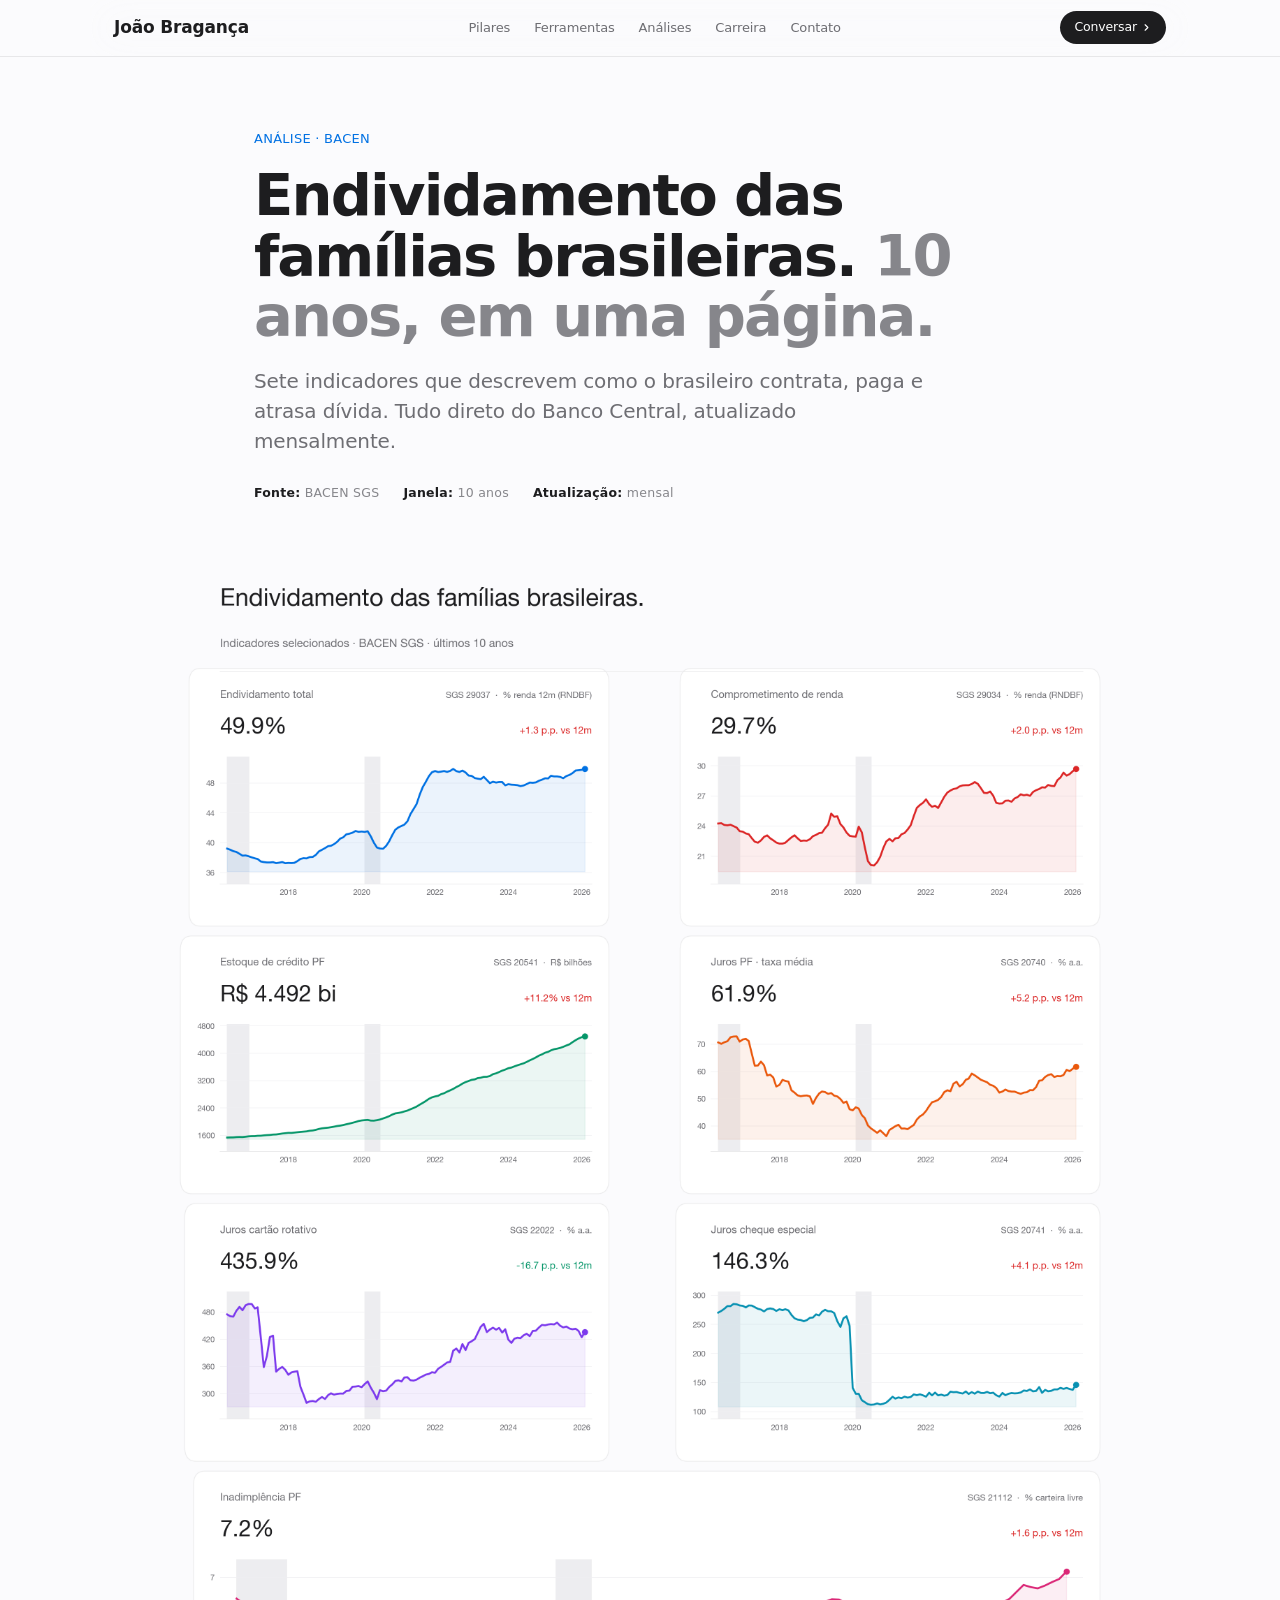
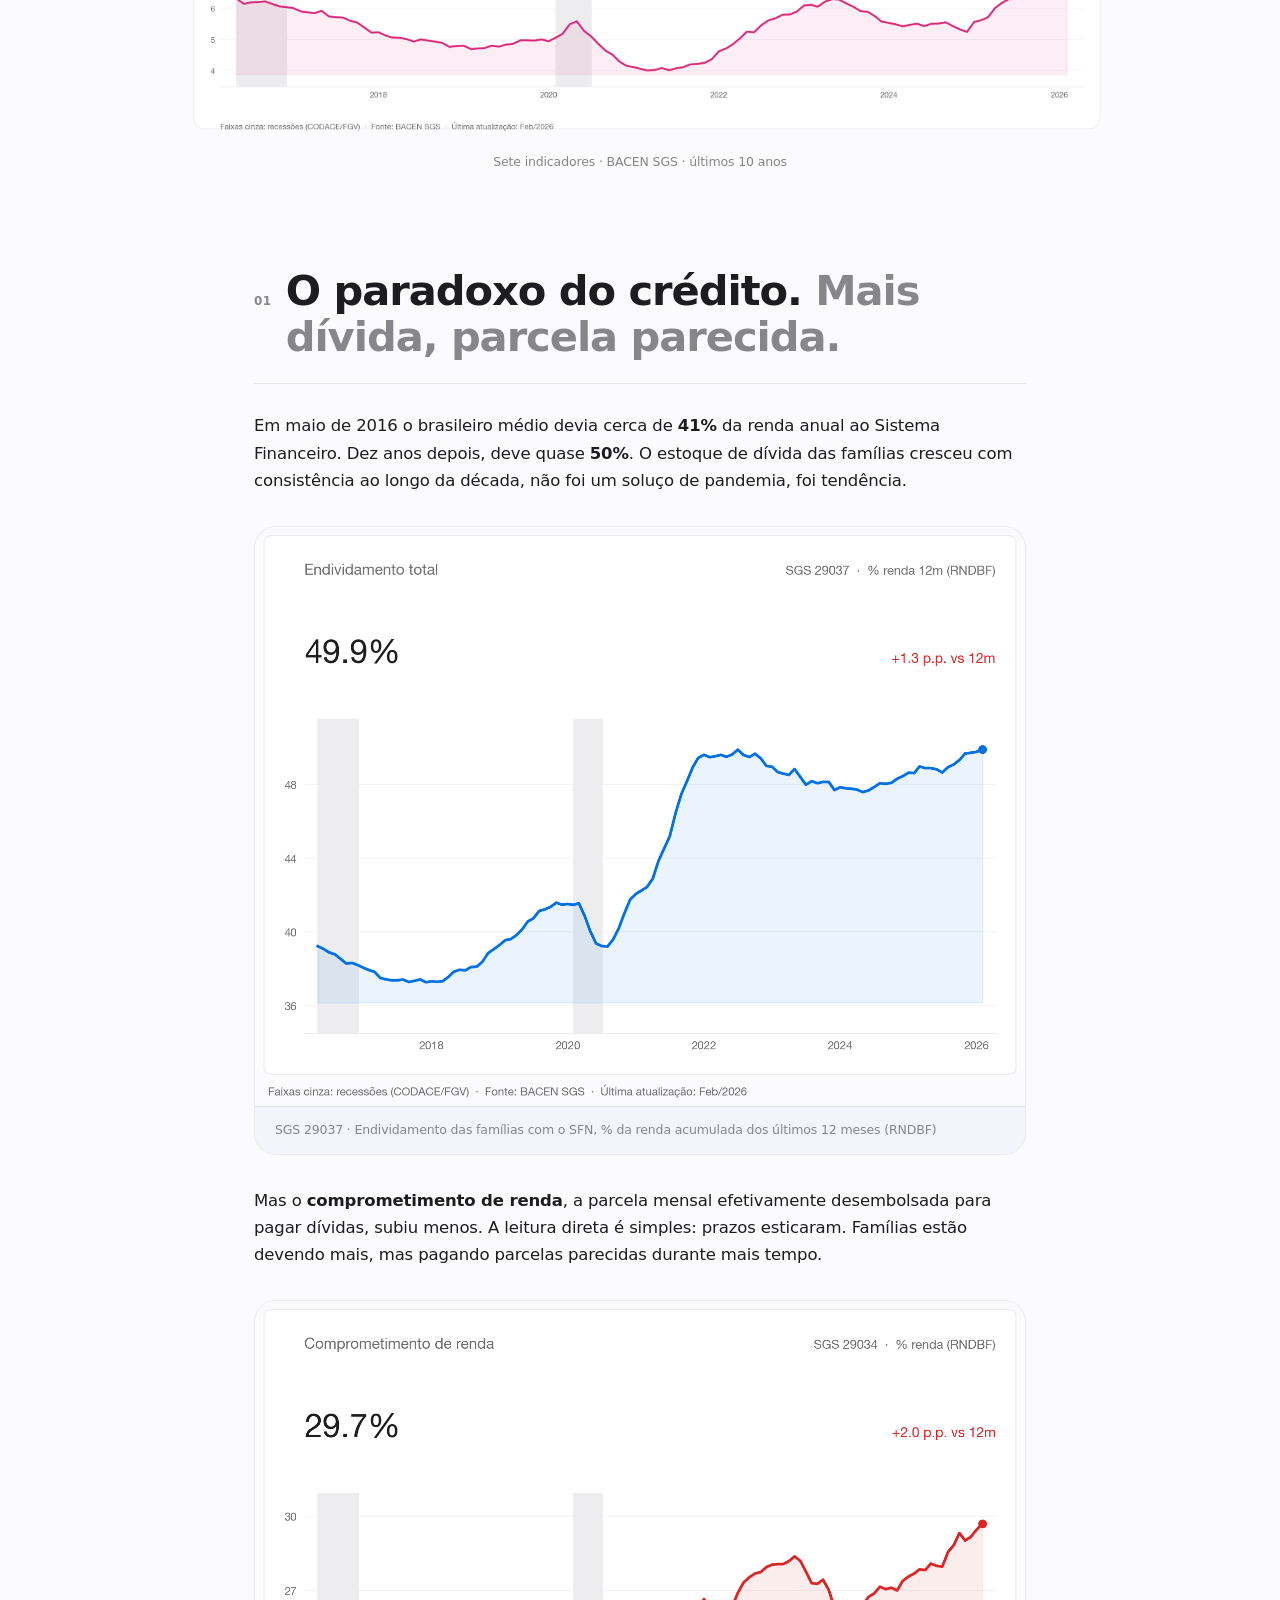
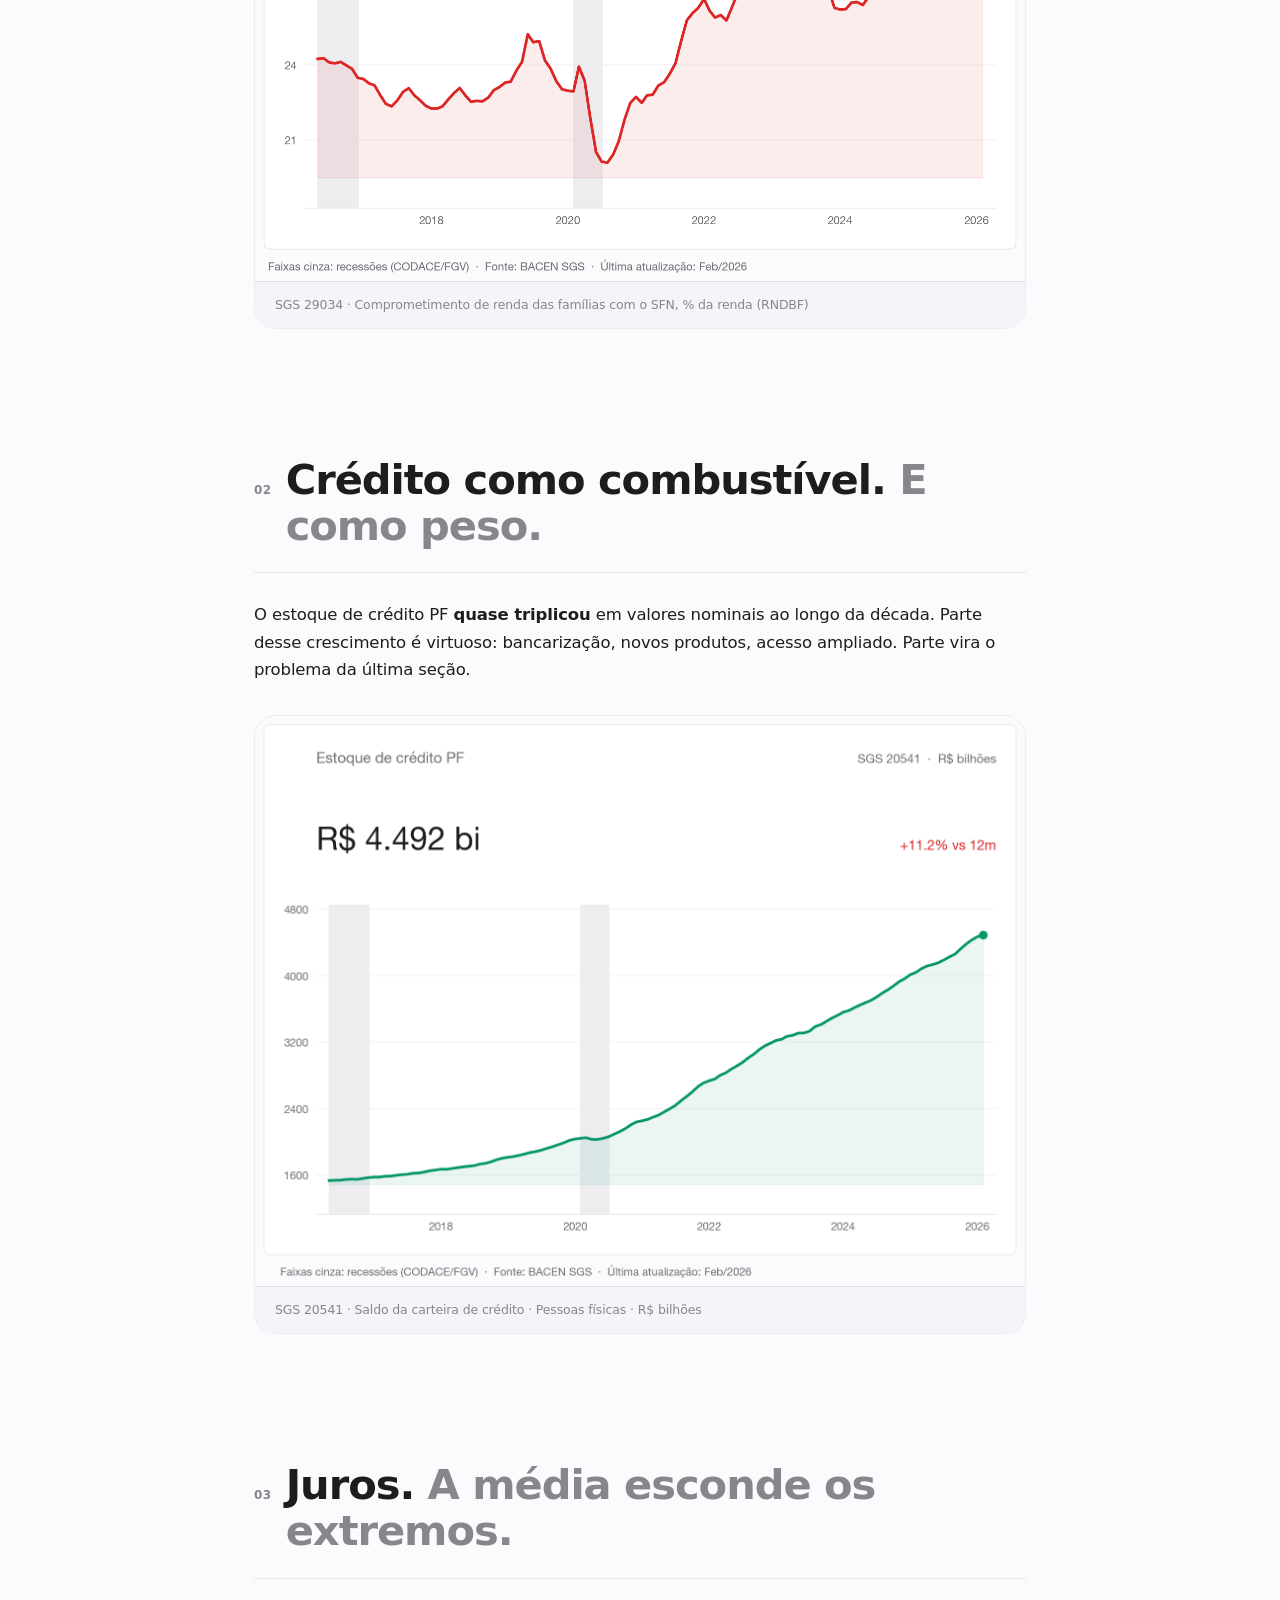
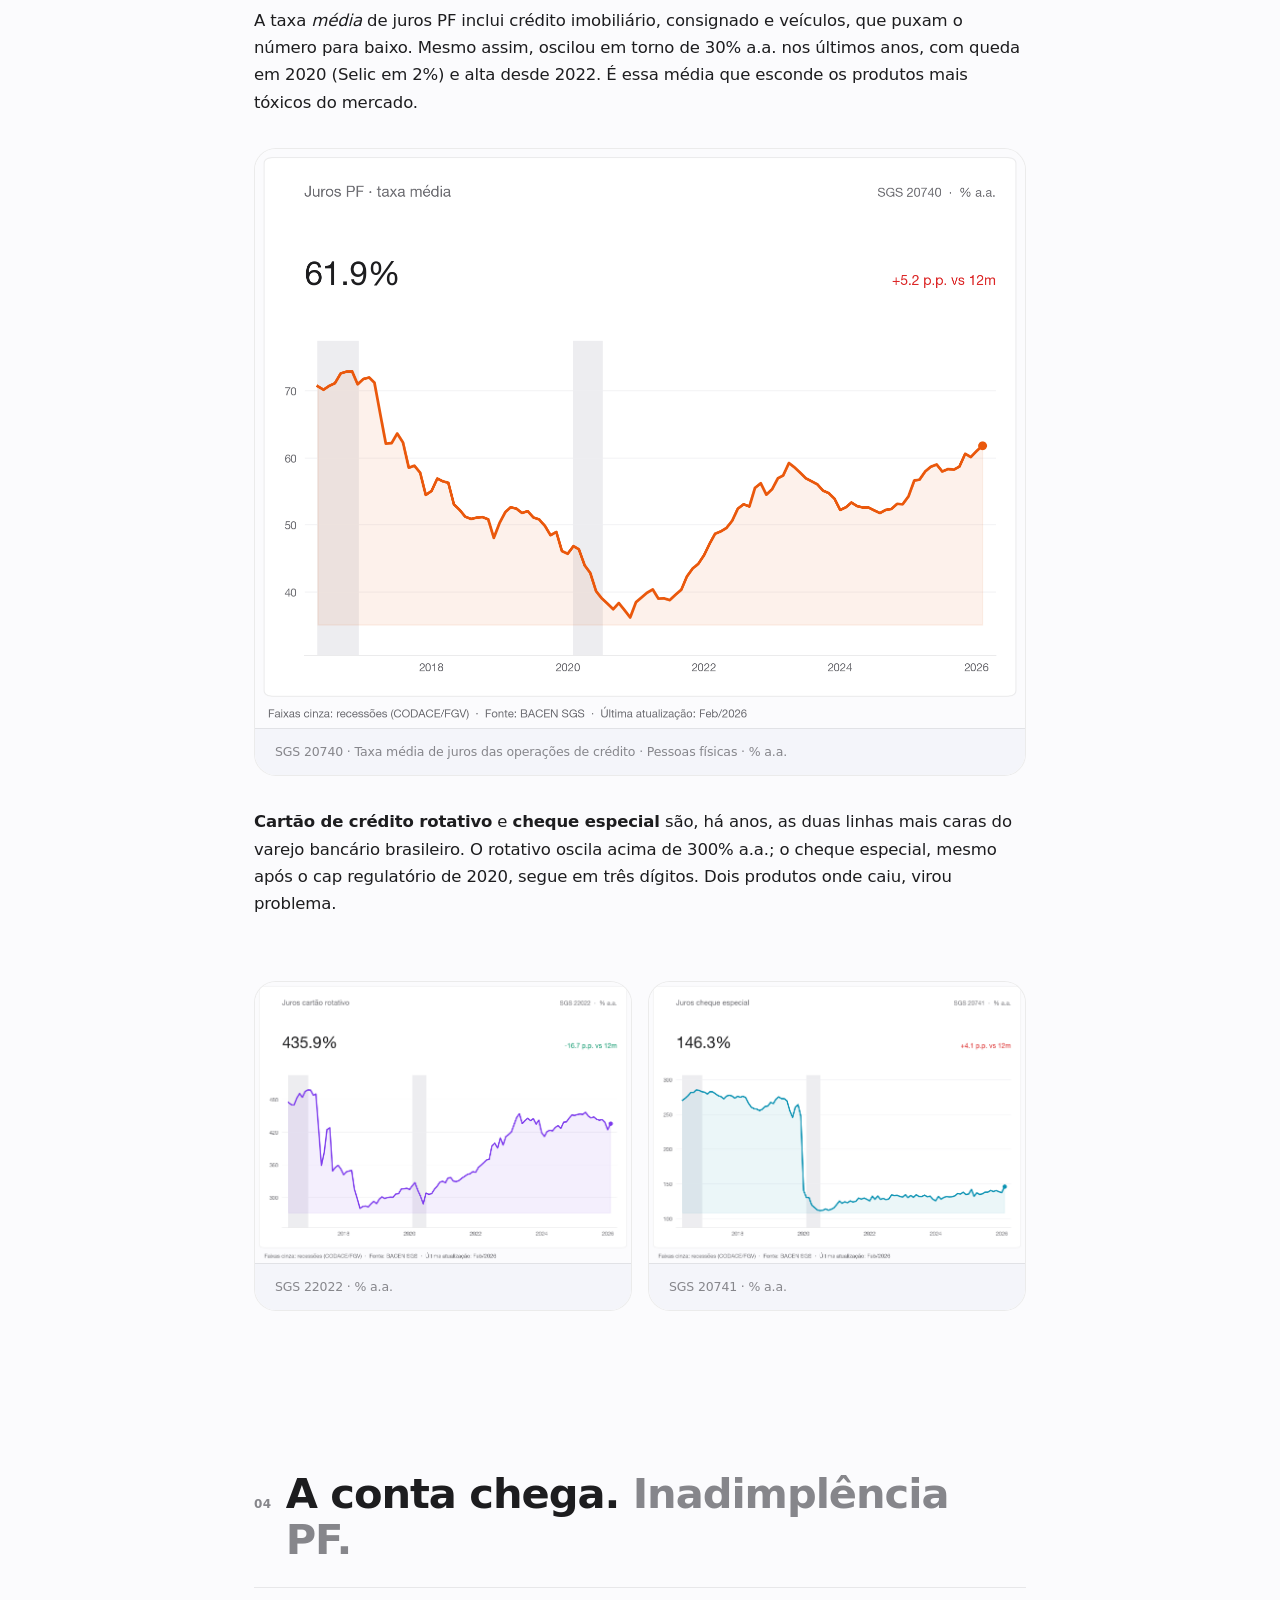
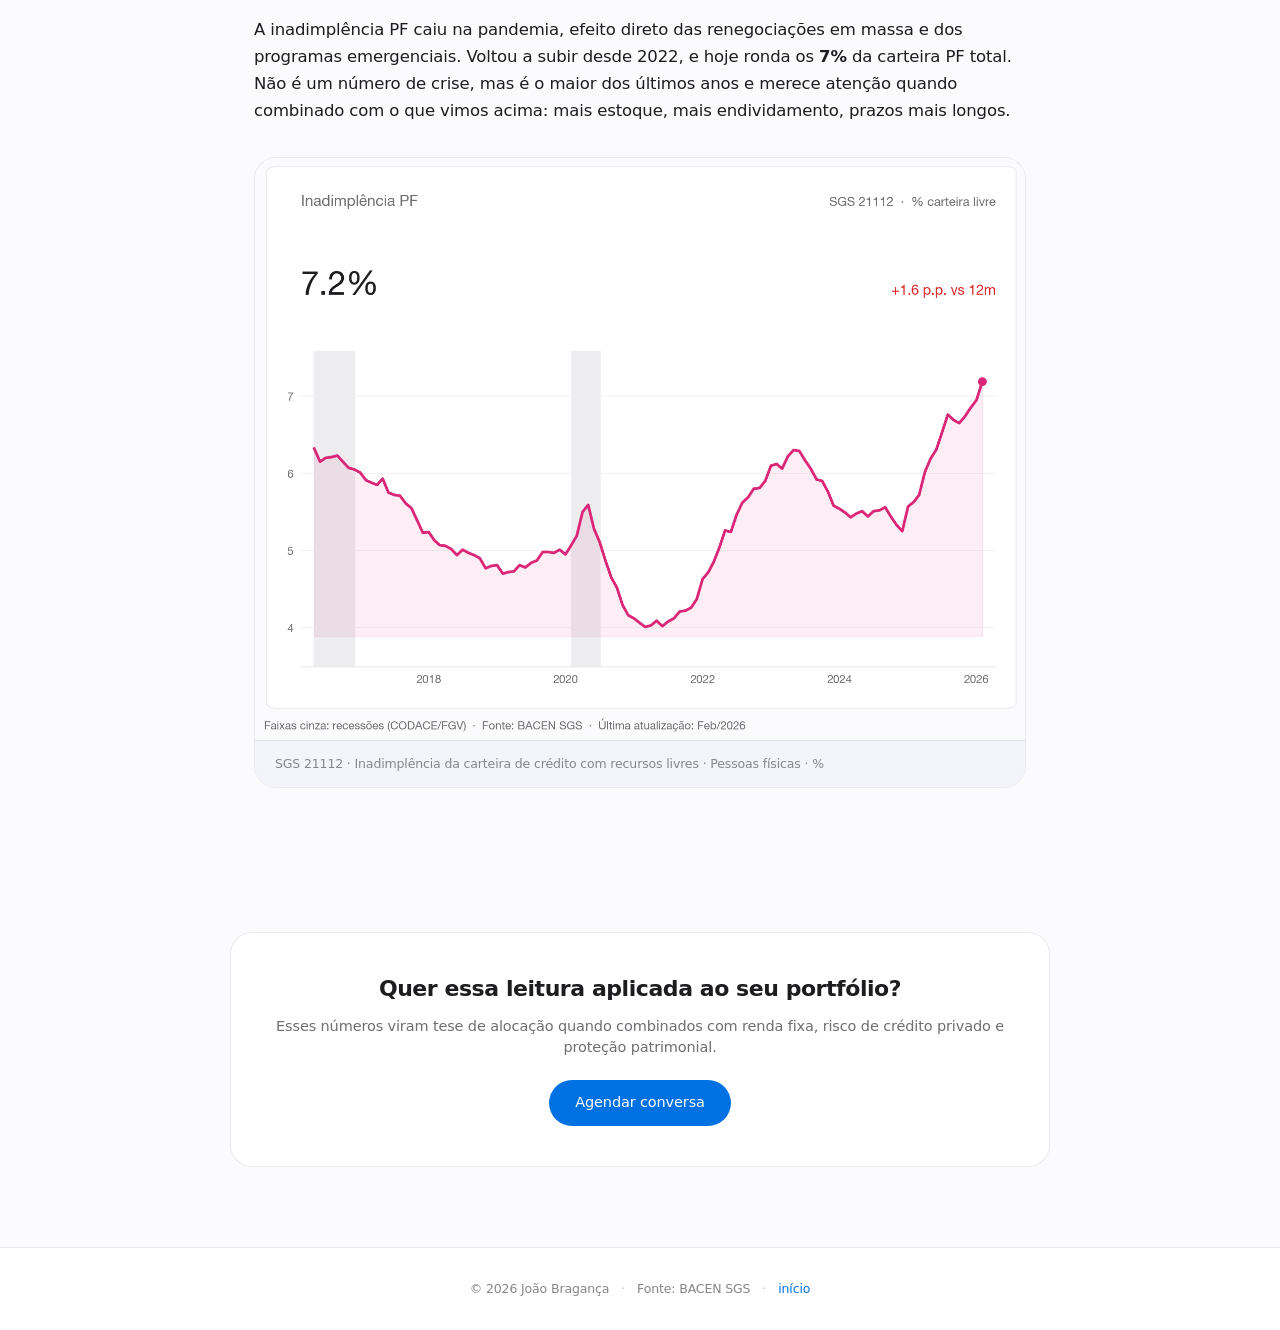
==== commit 08071397: "Correcao leitura de dados" ====
--- a/endividamento.html
+++ b/endividamento.html
@@ -196,7 +196,7 @@
   <div class="analysis-prose">
     <p>
       Em maio de 2016 o brasileiro médio devia cerca de <strong>41%</strong>
-      da renda anual ao Sistema Financeiro. Dez anos depois, deve mais de
+      da renda anual ao Sistema Financeiro. Dez anos depois, deve quase
       <strong>50%</strong>. O estoque de dívida das famílias cresceu com
       consistência ao longo da década, não foi um soluço de pandemia, foi
       tendência.
@@ -305,7 +305,7 @@
     <p>
       A inadimplência PF caiu na pandemia, efeito direto das renegociações
       em massa e dos programas emergenciais. Voltou a subir desde 2022, e
-      hoje ronda os <strong>6%</strong> da carteira PF total. Não é um
+      hoje ronda os <strong>7%</strong> da carteira PF total. Não é um
       número de crise, mas é o maior dos últimos anos e merece atenção
       quando combinado com o que vimos acima: mais estoque, mais
       endividamento, prazos mais longos.
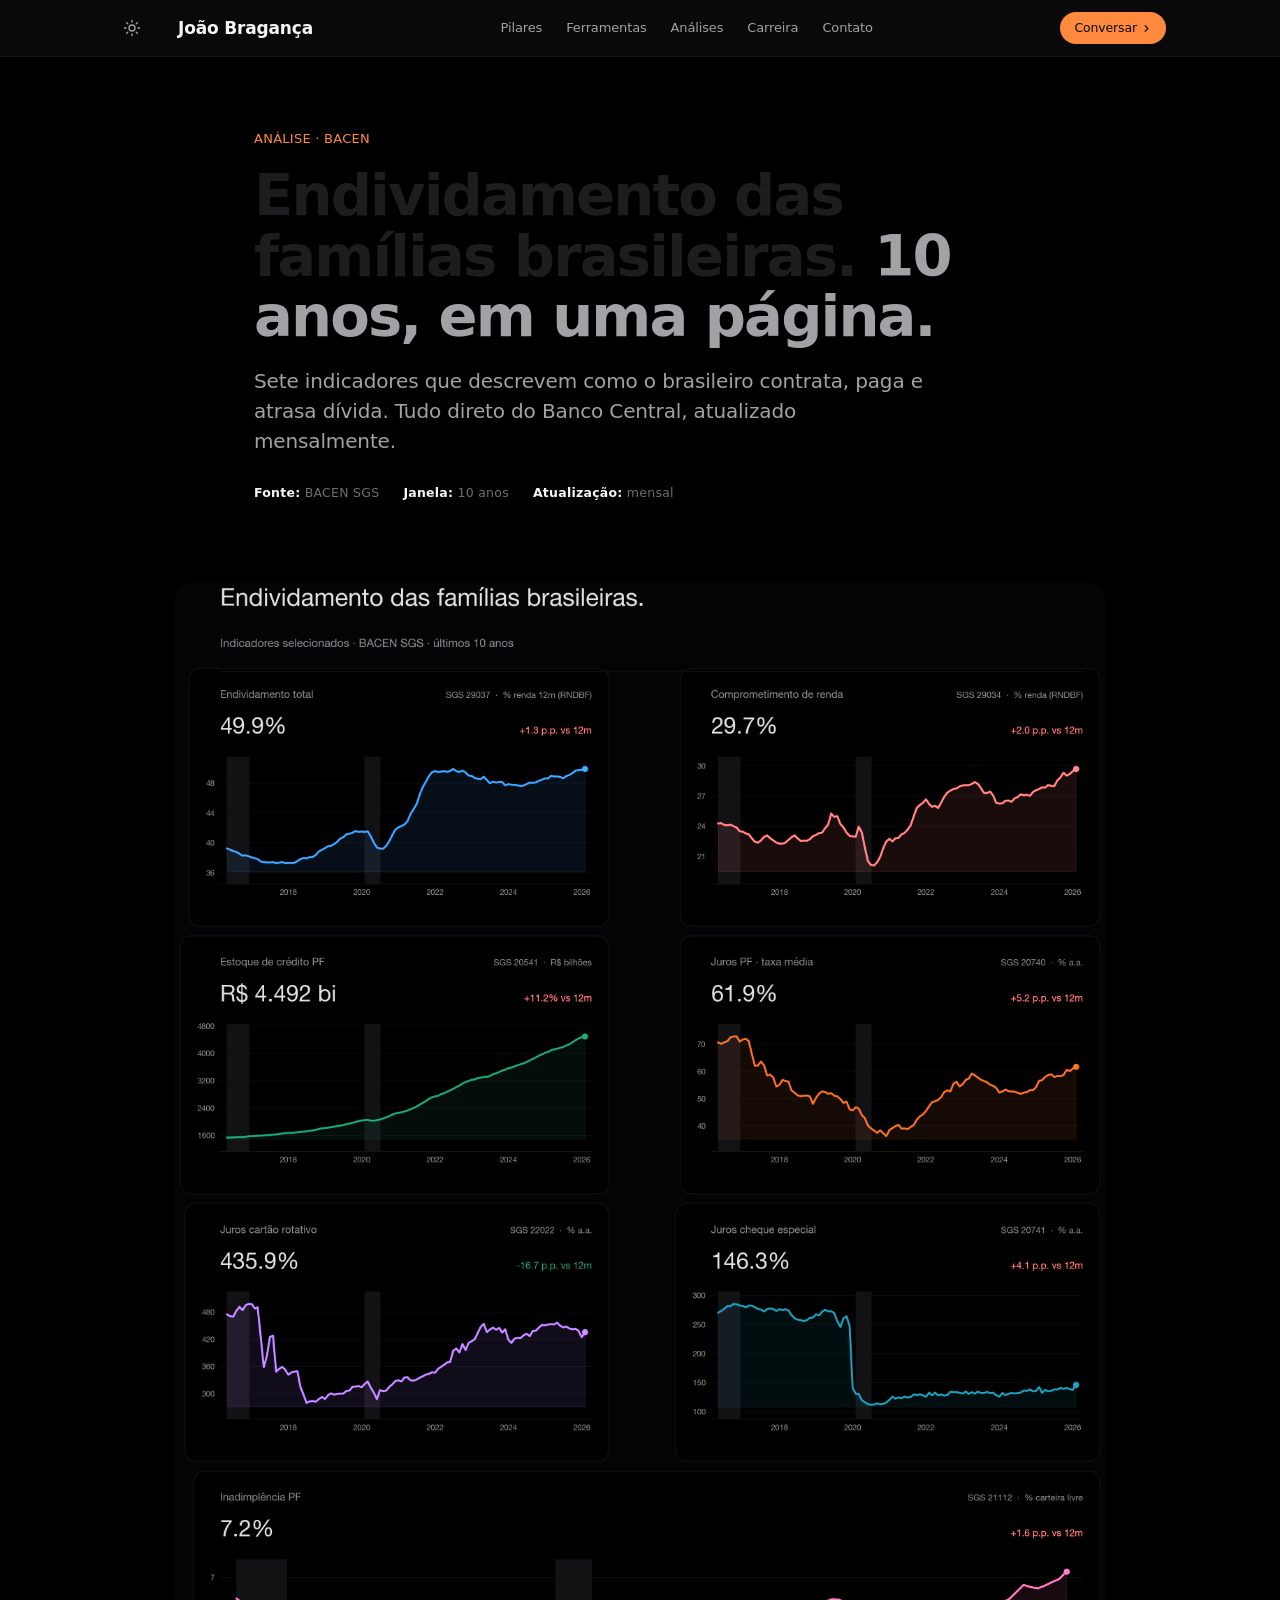
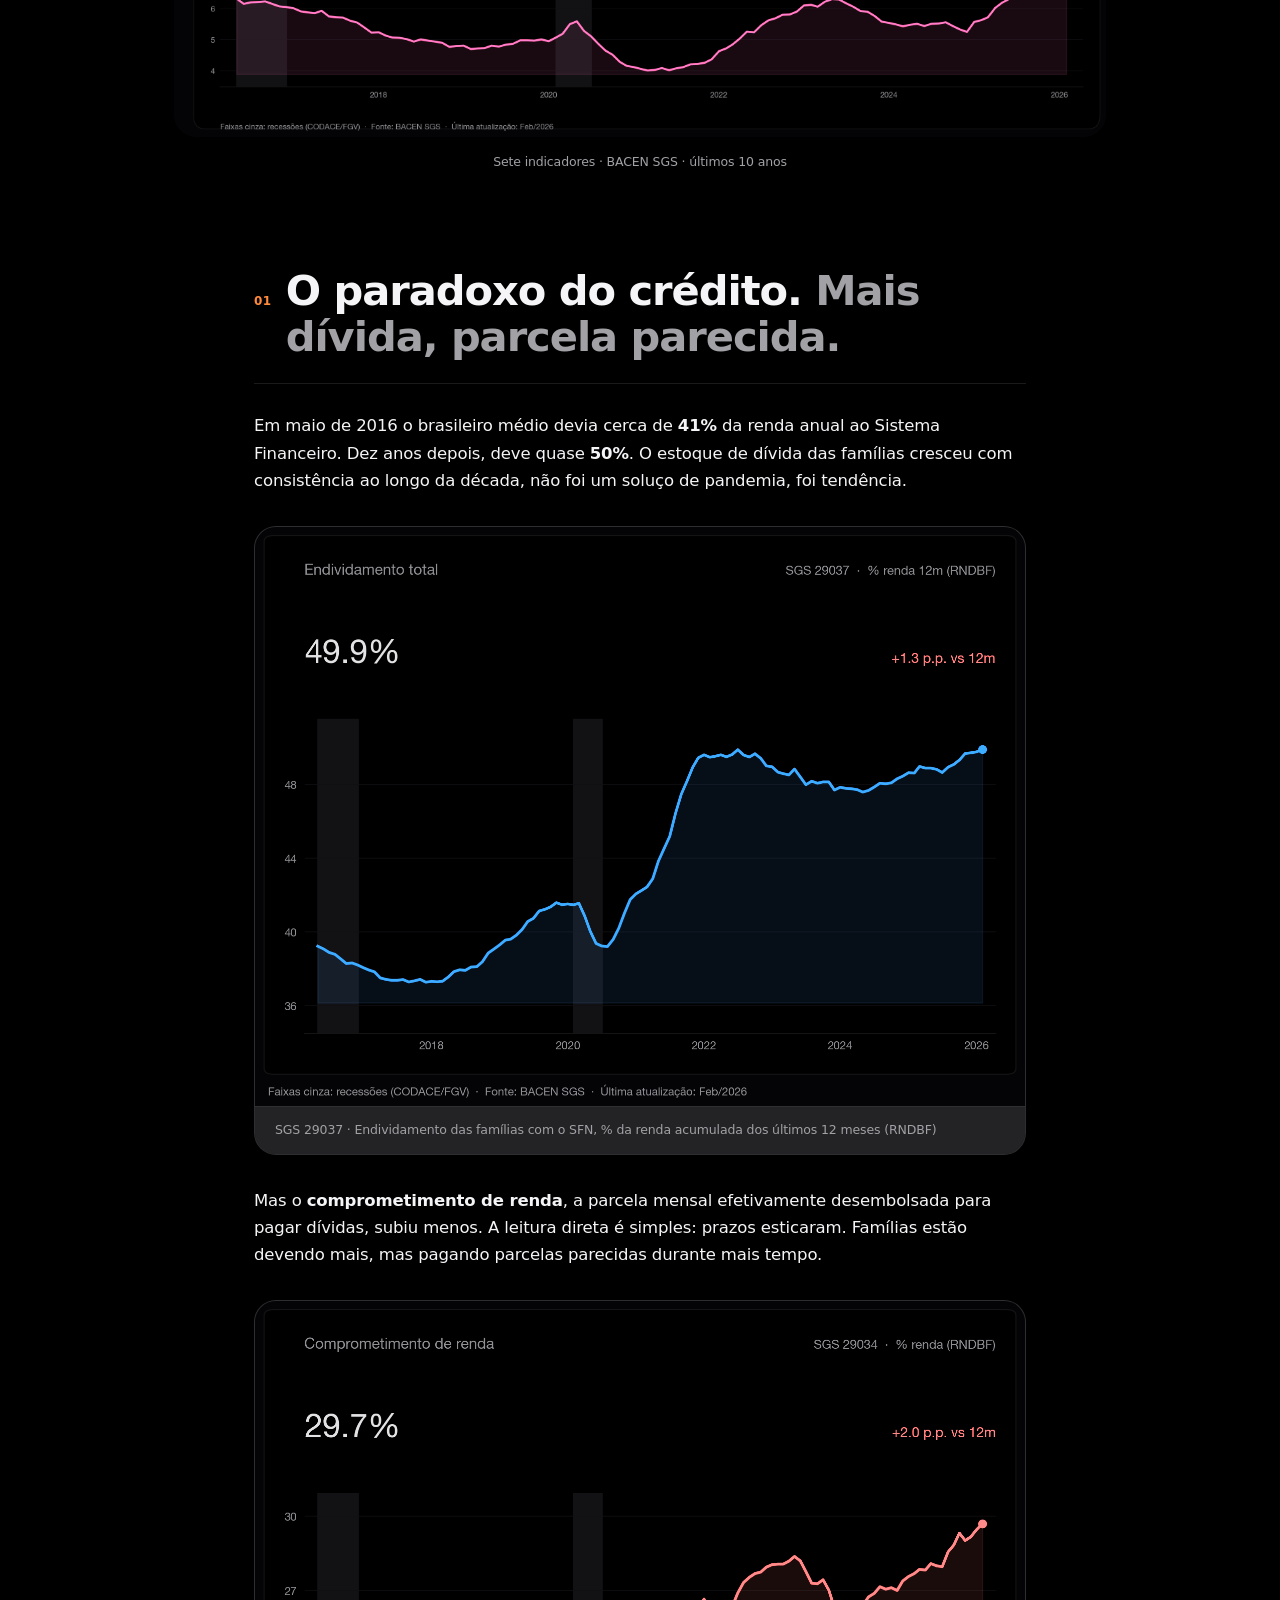
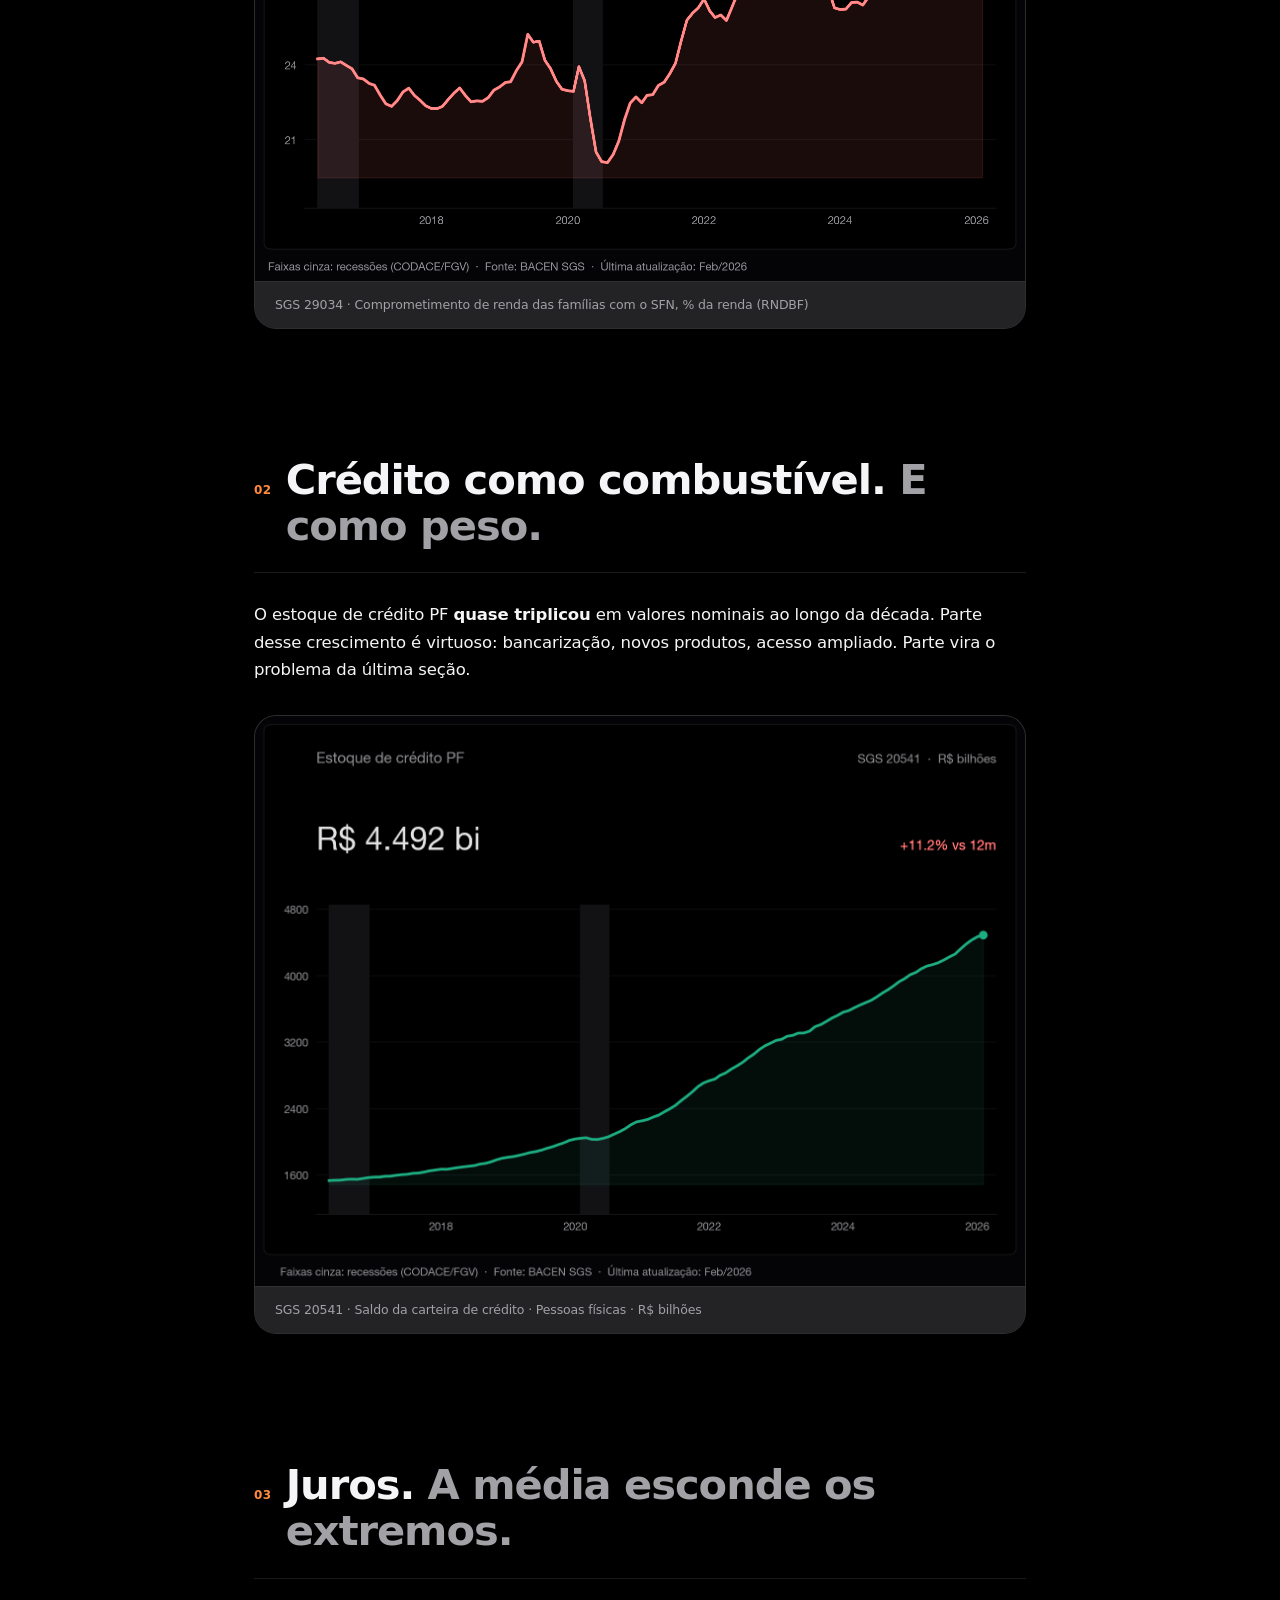
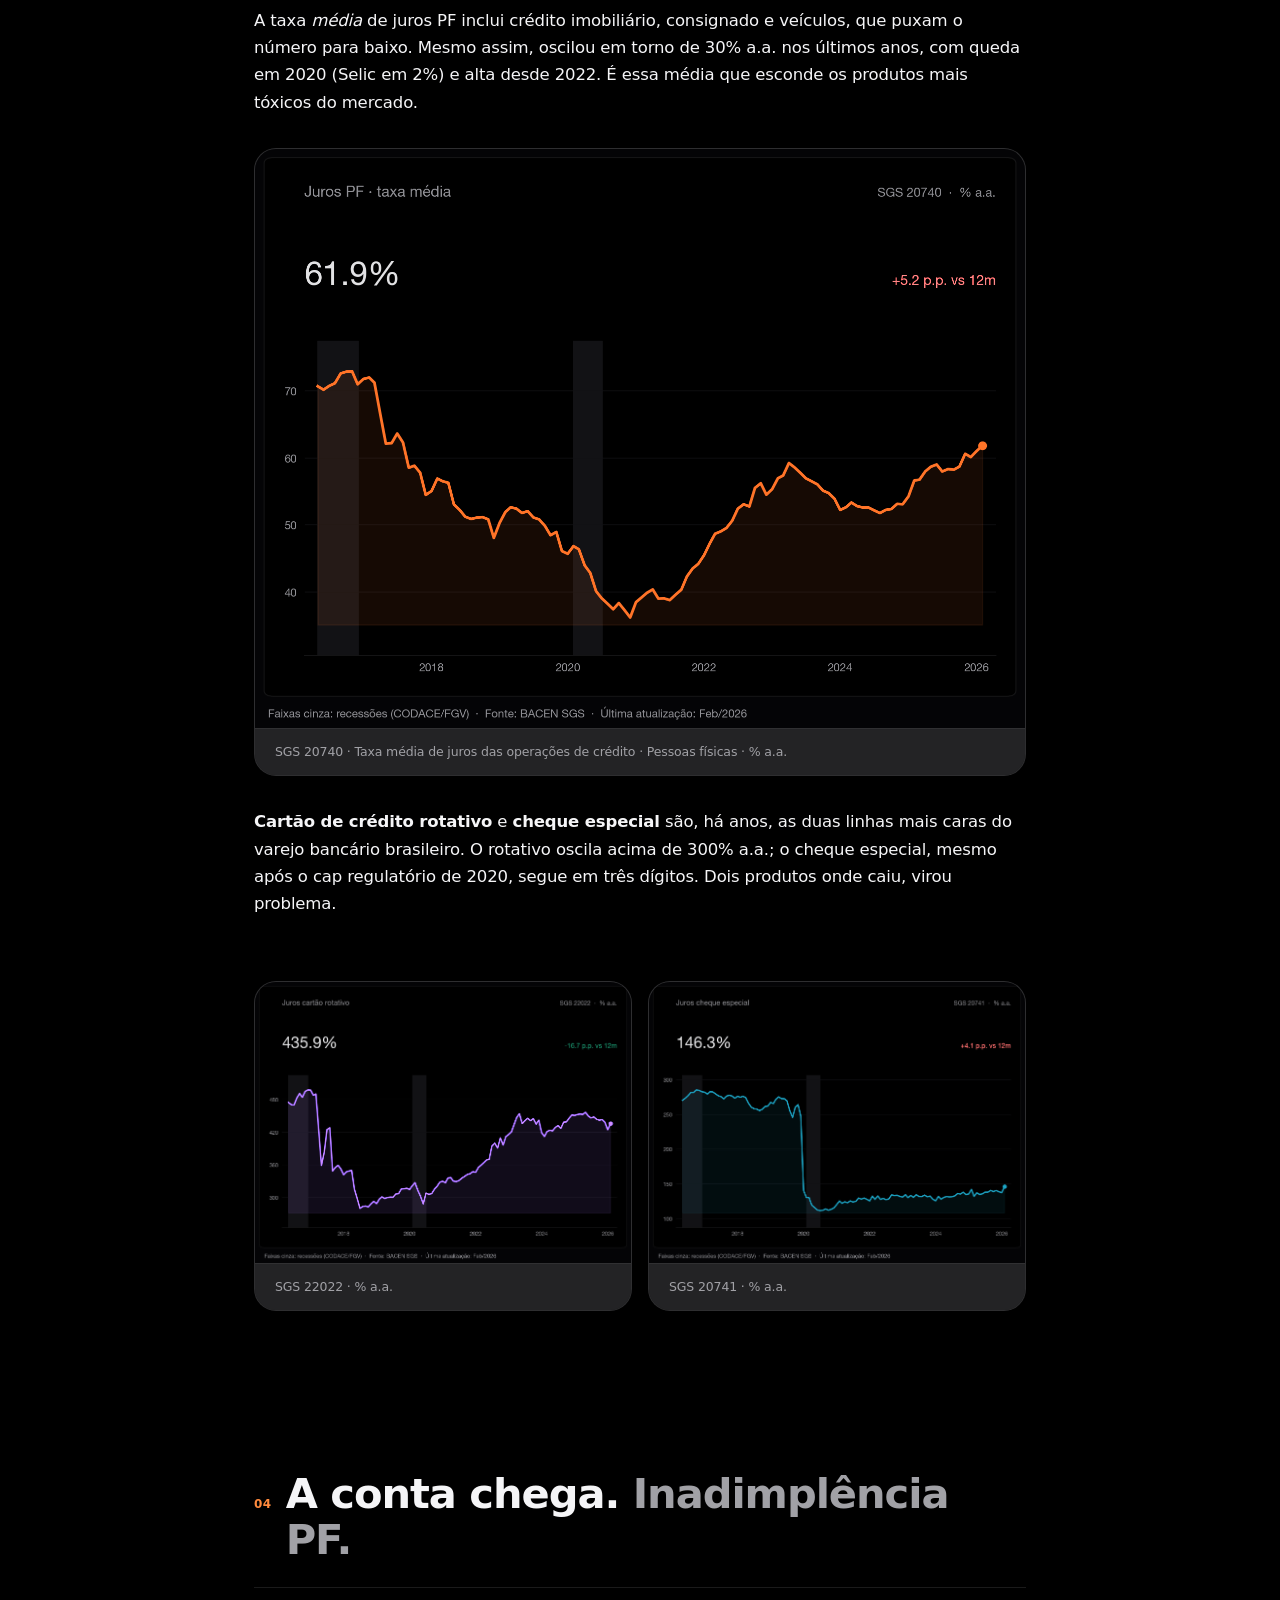
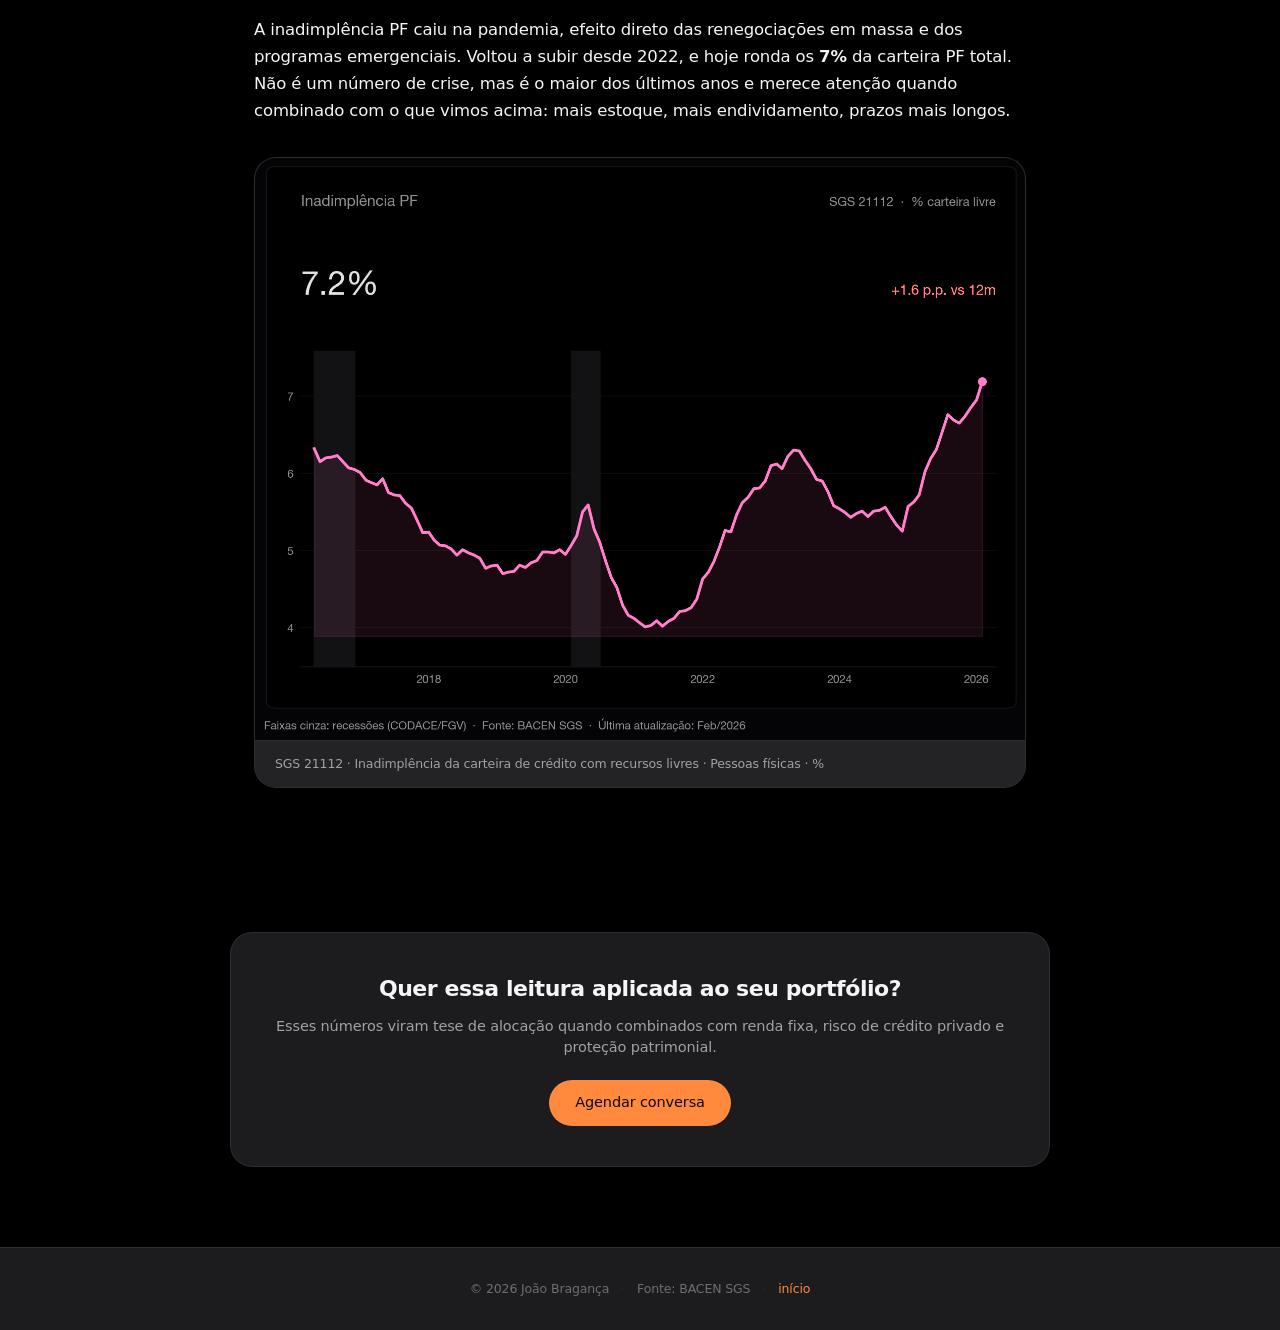
==== commit b6da95dd: "Adiciona dark theme com toggle (analogo ao projects site)" ====
--- a/endividamento.html
+++ b/endividamento.html
@@ -8,6 +8,7 @@
 <link rel="stylesheet" href="shared/theme.css">
 <link rel="stylesheet" href="shared/private-topbar.css">
 <link rel="stylesheet" href="shared/landing.css">
+<link rel="stylesheet" href="shared/theme-dark.css">
 <style>
   /* ── Estilos específicos da página de análise ──────────────────── */
 
@@ -146,6 +147,7 @@
 </style>
 </head>
 <body class="private-style">
+<script>(function(){try{var t=localStorage.getItem("site-theme");if(t!=="light")document.body.classList.add("theme-dark");}catch(e){}})();</script>
 
 <!-- ── TOPBAR ────────────────────────────────────────────────────── -->
 <header class="private-topbar landing-topbar">
@@ -339,5 +341,6 @@
 </footer>
 
 <script src="shared/private-topbar.js"></script>
+<script src="shared/theme-toggle.js"></script>
 </body>
 </html>
--- a/shared/theme-dark.css
+++ b/shared/theme-dark.css
@@ -0,0 +1,366 @@
+/* ============================================================
+   theme-dark.css — Dark theme da landing www.jbraganca.com.br
+
+   Ativação: body.theme-dark
+   Default = 'dark' (gerenciado por shared/theme-toggle.js).
+
+   Estratégia: a landing usa --landing-* CSS vars pra quase tudo,
+   então o grosso do override é só redeclarar essas vars em
+   body.theme-dark. O resto (cards com #fff hardcoded) tem
+   override pontual no final.
+
+   Mesma paleta do site privado dark (projects.jbraganca.com.br):
+   #000 bg + camadas #1c1c1e/#232325 + accent laranja #FF8A3D.
+   ============================================================ */
+
+
+/* ── PART 1 — Tokens da landing em dark ────────────────────── */
+body.theme-dark {
+  --landing-bg:        #000000;
+  --landing-bg-alt:    #0a0a0a;
+  --landing-surface:   #1c1c1e;
+  --landing-text:      #f5f5f7;
+  --landing-muted:     #a1a1a6;
+  --landing-faint:     #6e6e73;
+
+  /* O "blue" da landing (azul Apple) vira laranja IPB pra unificar
+     com o sistema dark de projects.jbraganca. */
+  --landing-blue:      #FF8A3D;
+  --landing-blue-h:    #FFA15E;
+  --landing-blue-soft: rgba(255, 138, 61, 0.10);
+
+  --landing-border:    rgba(255, 255, 255, 0.10);
+}
+
+
+/* ── PART 2 — Topbar (glass dark) ──────────────────────────── */
+/* PROBLEMA original: private-topbar.css define --private-glass-bg como
+   branco esmaecido (rgba(251,251,253,0.72)) e aplica em .atb-main. Como
+   .atb-main é centralizado (max-width:1100px) dentro de .landing-topbar
+   (full-width), em dark o branco do .atb-main aparecia "sanduichado"
+   entre as laterais dark do meu override da .landing-topbar.
+   Solução em 2 passos:
+     1) Sobrescrever as vars --private-glass-* pra paleta dark — todos
+        os consumidores (.atb-main e qualquer outro) herdam automático.
+     2) Garantir que .landing-topbar (full-width) tenha O MESMO bg do
+        .atb-main, pra parecer uma única barra dark contínua. */
+body.theme-dark {
+  --private-glass-bg:     rgba(10, 10, 10, 0.92);
+  --private-glass-bg-h:   rgba(18, 18, 18, 0.96);
+  --private-glass-border: rgba(255, 255, 255, 0.08);
+}
+body.theme-dark .landing-topbar {
+  background: rgba(10, 10, 10, 0.92) !important;
+  border-bottom: 1px solid rgba(255, 255, 255, 0.06) !important;
+  backdrop-filter: saturate(180%) blur(20px);
+  -webkit-backdrop-filter: saturate(180%) blur(20px);
+}
+/* .atb-main não precisa de mais nada: já pega --private-glass-bg
+   (agora dark) automaticamente. Tira o border-bottom transparent dele
+   pra evitar conflito visual com o border do .landing-topbar acima. */
+body.theme-dark .landing-topbar .atb-main {
+  border-bottom: none !important;
+}
+
+/* CTA "Conversar" — invertido em dark (era preto, vira laranja) */
+body.theme-dark .landing-topbar .atb-cta {
+  background: #FF8A3D !important;
+  color: #0a0a0a !important;
+}
+body.theme-dark .landing-topbar .atb-cta:hover {
+  background: #FFA15E !important;
+}
+
+
+/* ── PART 3 — Hero ─────────────────────────────────────────── */
+body.theme-dark .hero { background: transparent; }
+body.theme-dark .hero-title { color: #f5f5f7; }
+body.theme-dark .pilar-verb { color: #FF8A3D; }
+body.theme-dark .pilar-conj { color: #6e6e73; }
+
+/* Foto do hero — frame com leve halo dark */
+body.theme-dark .hero-photo-frame {
+  background: #1c1c1e;
+  border: 0.5px solid rgba(255, 255, 255, 0.08);
+  box-shadow: 0 18px 48px rgba(0, 0, 0, 0.6);
+}
+body.theme-dark .hero-photo-fallback {
+  background: linear-gradient(135deg, #232325 0%, #1c1c1e 100%);
+  color: #FF8A3D;
+}
+
+
+/* ── PART 4 — CTAs (botões hero/section) ───────────────────── */
+body.theme-dark .cta-primary {
+  background: #FF8A3D !important;
+  color: #0a0a0a !important;
+}
+body.theme-dark .cta-primary:hover { background: #FFA15E !important; }
+body.theme-dark .cta-primary:active { transform: scale(.98); }
+
+body.theme-dark .cta-ghost {
+  color: #FF8A3D !important;
+  border-color: rgba(255, 138, 61, 0.40);
+}
+body.theme-dark .cta-ghost:hover {
+  background: rgba(255, 138, 61, 0.10);
+}
+
+
+/* ── PART 5 — Stats row + section heads ────────────────────── */
+body.theme-dark .stats-row {
+  background: #1c1c1e;
+  border-color: rgba(255, 255, 255, 0.08);
+}
+body.theme-dark .stat-block + .stat-block {
+  border-left-color: rgba(255, 255, 255, 0.06);
+}
+body.theme-dark .stat-num { color: #f5f5f7; }
+body.theme-dark .stat-label { color: #a1a1a6; }
+/* Sufixos (Bi / + / anos) em laranja pra puxar atenção sem competir com o número.
+   Tamanho 0.65x do número e font-weight menor pra parecer rotulo, não dígito. */
+body.theme-dark .stat-unit,
+body.theme-dark .stat-plus {
+  color: #FF8A3D !important;
+  font-weight: 500;
+  font-size: 0.65em;
+  letter-spacing: -0.01em;
+  vertical-align: 0.05em;
+}
+
+body.theme-dark .section-head h2,
+body.theme-dark .section h2,
+body.theme-dark .section h3 { color: #f5f5f7; }
+body.theme-dark .section-num { color: #FF8A3D; }
+
+
+/* ── PART 6 — Cards (pilar, ferramenta, carreira) ─────────── */
+body.theme-dark .pilar-card,
+body.theme-dark .ferramenta-card,
+body.theme-dark .carreira-item {
+  background: #1c1c1e !important;
+  border-color: rgba(255, 255, 255, 0.08) !important;
+  color: #f5f5f7;
+  box-shadow: none;
+}
+body.theme-dark .pilar-card:hover,
+body.theme-dark .ferramenta-card:hover,
+body.theme-dark .carreira-item:hover {
+  background: #232325 !important;
+  border-color: rgba(255, 255, 255, 0.14) !important;
+  transform: translateY(-2px);
+}
+
+body.theme-dark .pilar-card-icon {
+  background: rgba(255, 138, 61, 0.14);
+  color: #FF8A3D;
+}
+body.theme-dark .pilar-card-title,
+body.theme-dark .card-eyebrow { color: #f5f5f7; }
+body.theme-dark .pilar-card-sub,
+body.theme-dark .pilar-card-desc,
+body.theme-dark .card-meta,
+body.theme-dark .card-foot { color: #a1a1a6; }
+body.theme-dark .pilar-card-list li { color: #a1a1a6; }
+body.theme-dark .pilar-card-list li::before { color: #FF8A3D; }
+
+body.theme-dark .card-link,
+body.theme-dark .card-arrow { color: #FF8A3D; }
+
+
+/* ── PART 7 — Plataformas (logos dos bancos) ───────────────── */
+/* Os logos originais (BTG, XP, Inter) são escuros — em fundo preto
+   sumiam. Solução: card claro com padding em volta de cada um, tira
+   o filtro grayscale + opacity da versão light. Itaú SVG laranja já
+   se vira bem em dark, mas mantemos card discreto. */
+body.theme-dark .plat-logo {
+  height: auto !important;
+  padding: 10px 18px;
+  background: #f5f5f7;
+  border-radius: 12px;
+  border: 0.5px solid rgba(255, 255, 255, 0.06);
+  filter: none !important;
+  opacity: 1 !important;
+}
+body.theme-dark .plat-logo img {
+  max-height: 28px !important;
+  height: 28px !important;
+  display: block;
+}
+body.theme-dark .plat-logo-itau {
+  background: transparent;
+  padding: 0;
+  border: none;
+  height: 40px !important;
+  border-radius: 10px;
+  overflow: hidden;
+}
+body.theme-dark .plat-logo-itau img {
+  height: 40px !important;
+  max-height: 40px !important;
+}
+body.theme-dark .plataformas-row {
+  gap: 18px;
+  flex-wrap: wrap;
+  justify-content: center;
+}
+body.theme-dark .plataformas-eyebrow { color: #6e6e73; }
+
+
+/* ── PART 8 — Carreira (timeline + cards) ──────────────────── */
+/* Logos dos bancos (Itaú, Inter, Alfa) — alguns são coloridos em fundo
+   transparente, outros têm cores escuras. Card claro garante que TODOS
+   ficam legíveis (mesma lógica das plataformas). */
+body.theme-dark .carreira-logo {
+  background: #f5f5f7 !important;
+  border-color: rgba(255, 255, 255, 0.08) !important;
+}
+body.theme-dark .carreira-empresa,
+body.theme-dark .carreira-periodo { color: #f5f5f7; }
+body.theme-dark .carreira-desc,
+body.theme-dark .carreira-info { color: #a1a1a6; }
+body.theme-dark .carreira-stat .stat-num { color: #FF8A3D; }
+body.theme-dark .carreira-tag {
+  background: rgba(255, 138, 61, 0.14);
+  color: #FF8A3D;
+}
+
+
+/* ── PART 9 — Formação ────────────────────────────────────── */
+body.theme-dark .formacao-mini { color: #a1a1a6; }
+body.theme-dark .formacao-mini-label { color: #f5f5f7; }
+body.theme-dark .formacao-mini-sep { color: #3a3a3c; }
+
+
+/* ── PART 10 — Contato ────────────────────────────────────── */
+body.theme-dark .section-contato { background: transparent; }
+body.theme-dark .contato-card {
+  background: #1c1c1e;
+  border-color: rgba(255, 255, 255, 0.08);
+}
+body.theme-dark .contato-link {
+  background: #1c1c1e !important;   /* era #fff hardcoded */
+  border-color: rgba(255, 255, 255, 0.08) !important;
+  color: #f5f5f7;
+}
+body.theme-dark .contato-link:hover {
+  border-color: rgba(255, 138, 61, 0.40) !important;
+  background: #232325 !important;
+}
+body.theme-dark .contato-canal { color: #a1a1a6; }
+body.theme-dark .contato-valor { color: #f5f5f7; }
+body.theme-dark .contato-sub,
+body.theme-dark .contato-disclaimer { color: #6e6e73; }
+
+
+/* ── PART 10b — Página de análise (endividamento.html) ─────
+   Estilos inline na própria página usam --landing-* vars que já
+   herdaram dark. Mas o ".muted" dos h1/h2 (sufixos cinzas dos títulos
+   tipo "10 anos, em uma página") usa --landing-faint (#6e6e73) que
+   ficava ilegível em dark. Aqui sobrescrevemos pra cinza claro. */
+body.theme-dark .analysis-hero h1 .muted,
+body.theme-dark .analysis-section h2 .muted,
+body.theme-dark .analysis-cta h3 .muted,
+body.theme-dark h1 .muted,
+body.theme-dark h2 .muted,
+body.theme-dark h3 .muted {
+  color: #a1a1a6 !important;
+}
+
+/* Hero eyebrow ("ANÁLISE · BACEN") e meta — ja são laranja/muted, OK */
+body.theme-dark .analysis-hero .eyebrow { color: #FF8A3D; }
+body.theme-dark .analysis-hero .meta b { color: #f5f5f7; }
+body.theme-dark .analysis-prose p { color: #f5f5f7; }
+body.theme-dark .analysis-prose p .muted-soft { color: #a1a1a6; }
+body.theme-dark .analysis-prose p strong { color: #f5f5f7; }
+
+/* Card que envolve cada chart (fig + caption) */
+body.theme-dark .analysis-figure {
+  background: #1c1c1e !important;
+  border-color: rgba(255, 255, 255, 0.08) !important;
+}
+body.theme-dark .analysis-figure figcaption {
+  background: #232325 !important;
+  border-top-color: rgba(255, 255, 255, 0.06) !important;
+  color: #a1a1a6 !important;
+}
+
+/* Charts são PNGs com bg branco baked-in. Aplicamos um truque de filter
+   pra inverter a luminosidade preservando as cores aproximadamente:
+   - hue-rotate(180deg) gira o círculo de cores (red↔cyan, blue↔yellow)
+   - invert(1) inverte luminosidade (white→black, mas cores voltam ao
+     original porque já estavam giradas).
+   Não é perfeito (pastéis podem desviar), mas evita ter que regerar PNG. */
+body.theme-dark .analysis-figure img,
+body.theme-dark .panel-figure img {
+  filter: hue-rotate(180deg) invert(1);
+}
+
+/* Painel grande no topo (painel_completo.png) — mesmo tratamento */
+body.theme-dark .panel-figure figcaption { color: #a1a1a6 !important; }
+
+/* CTA final */
+body.theme-dark .analysis-cta {
+  background: #1c1c1e !important;
+  border-color: rgba(255, 255, 255, 0.08) !important;
+}
+body.theme-dark .analysis-cta h3 { color: #f5f5f7; }
+body.theme-dark .analysis-cta p { color: #a1a1a6; }
+
+
+/* ── PART 11 — Footer ─────────────────────────────────────── */
+body.theme-dark .footer {
+  border-top-color: rgba(255, 255, 255, 0.08);
+  color: #6e6e73;
+}
+body.theme-dark .footer-sep { color: #3a3a3c; }
+
+
+/* ── PART 12 — Scrollbar + selection ──────────────────────── */
+body.theme-dark { color-scheme: dark; }
+body.theme-dark ::selection { background: rgba(255, 138, 61, 0.35); color: #fff; }
+body.theme-dark ::-webkit-scrollbar { width: 10px; height: 10px; }
+body.theme-dark ::-webkit-scrollbar-track { background: transparent; }
+body.theme-dark ::-webkit-scrollbar-thumb {
+  background: rgba(255, 255, 255, 0.10);
+  border-radius: 5px;
+}
+body.theme-dark ::-webkit-scrollbar-thumb:hover { background: rgba(255, 255, 255, 0.18); }
+
+
+/* ── PART 13 — Botão sol/lua na topbar ────────────────────── */
+/* Injetado por shared/theme-toggle.js como filho de .atb-main.
+   Sem borda visível pra não criar "boxy" feel na topbar. */
+.atb-theme-toggle {
+  width: 36px;
+  height: 36px;
+  border-radius: 50%;
+  border: none;
+  background: transparent;
+  color: var(--landing-muted);
+  cursor: pointer;
+  display: inline-flex;
+  align-items: center;
+  justify-content: center;
+  flex-shrink: 0;
+  margin: 0 12px 0 0;
+  padding: 0;
+  transition: background .18s ease, color .18s ease, transform .15s ease;
+}
+.atb-theme-toggle:hover {
+  background: rgba(0, 0, 0, 0.06);
+  color: var(--landing-text);
+}
+.atb-theme-toggle:active { transform: scale(.92); }
+.atb-theme-toggle svg { width: 18px; height: 18px; stroke: currentColor; fill: none; stroke-width: 1.8; stroke-linecap: round; stroke-linejoin: round; }
+.atb-theme-toggle .icon-sun { display: none; }
+.atb-theme-toggle .icon-moon { display: block; }
+body.theme-dark .atb-theme-toggle {
+  color: #a1a1a6;
+}
+body.theme-dark .atb-theme-toggle:hover {
+  background: rgba(255, 255, 255, 0.08);
+  color: #f5f5f7;
+}
+body.theme-dark .atb-theme-toggle .icon-sun { display: block; }
+body.theme-dark .atb-theme-toggle .icon-moon { display: none; }
